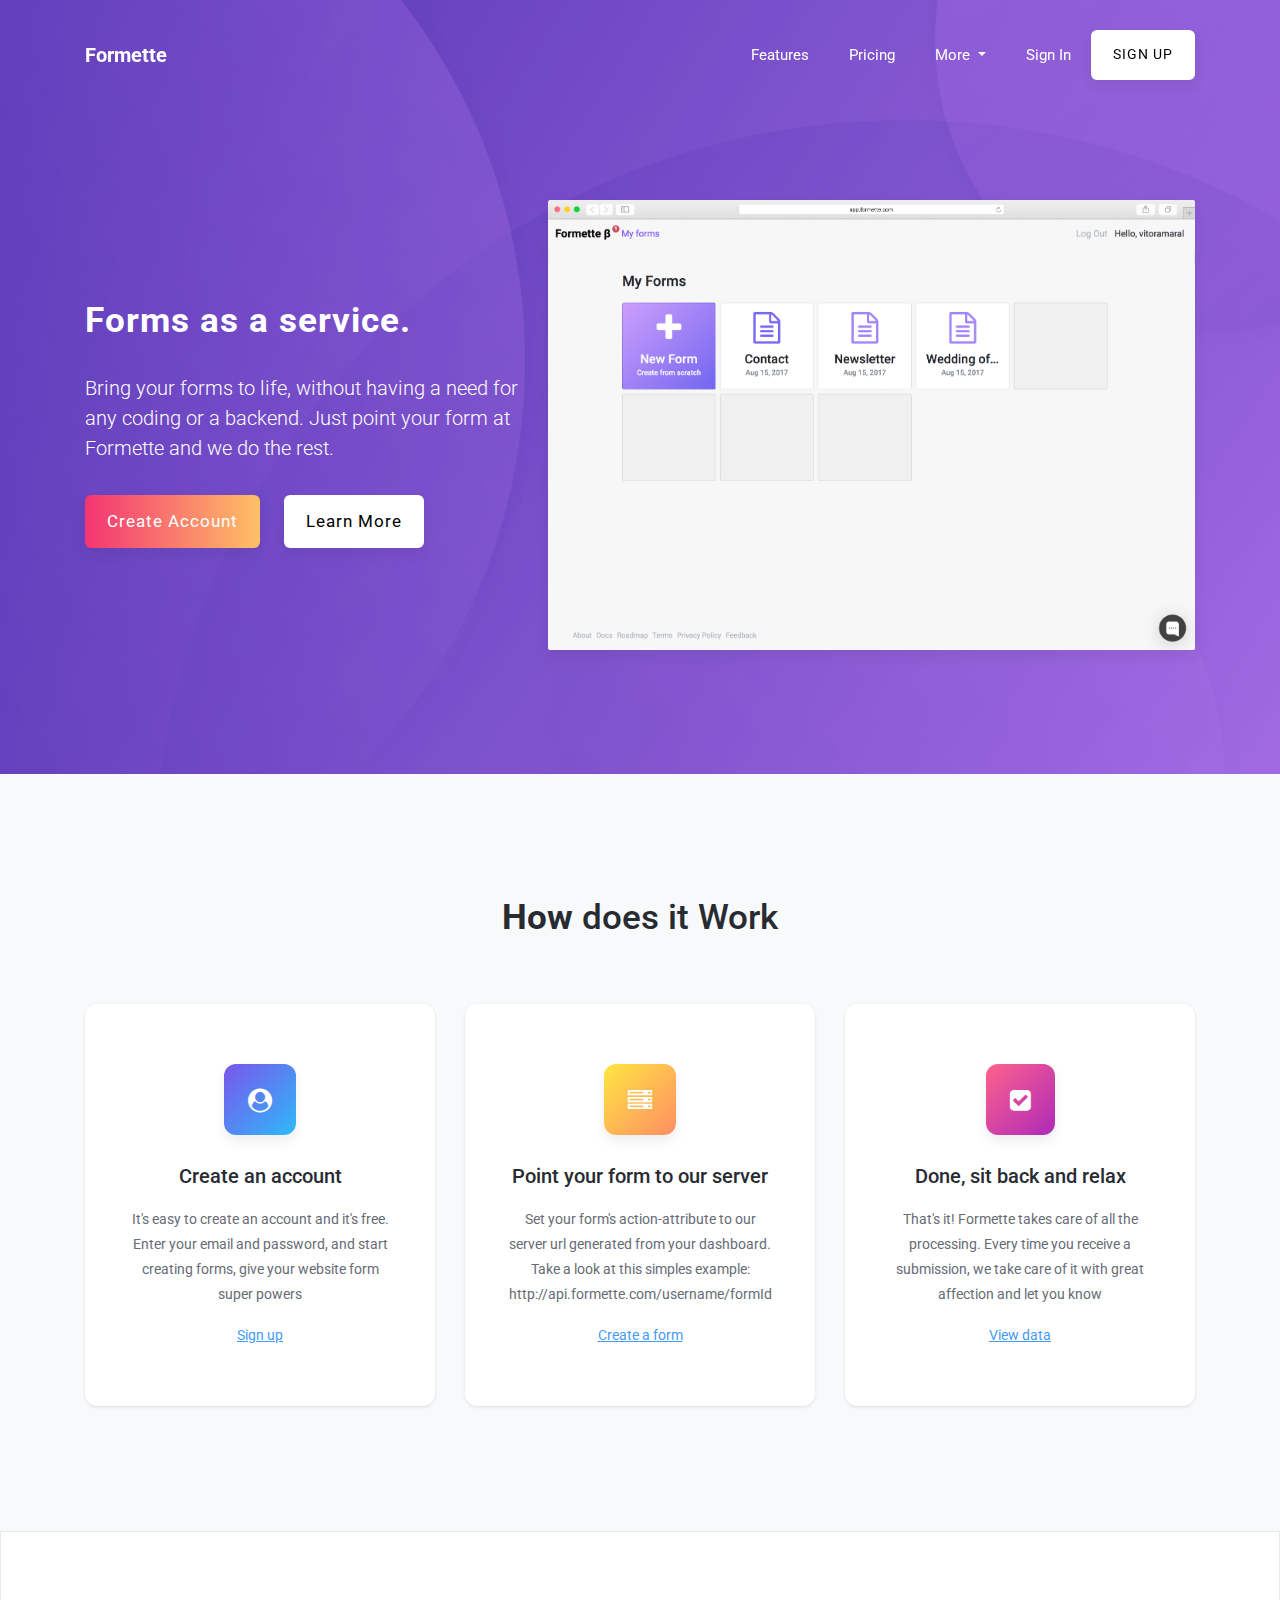
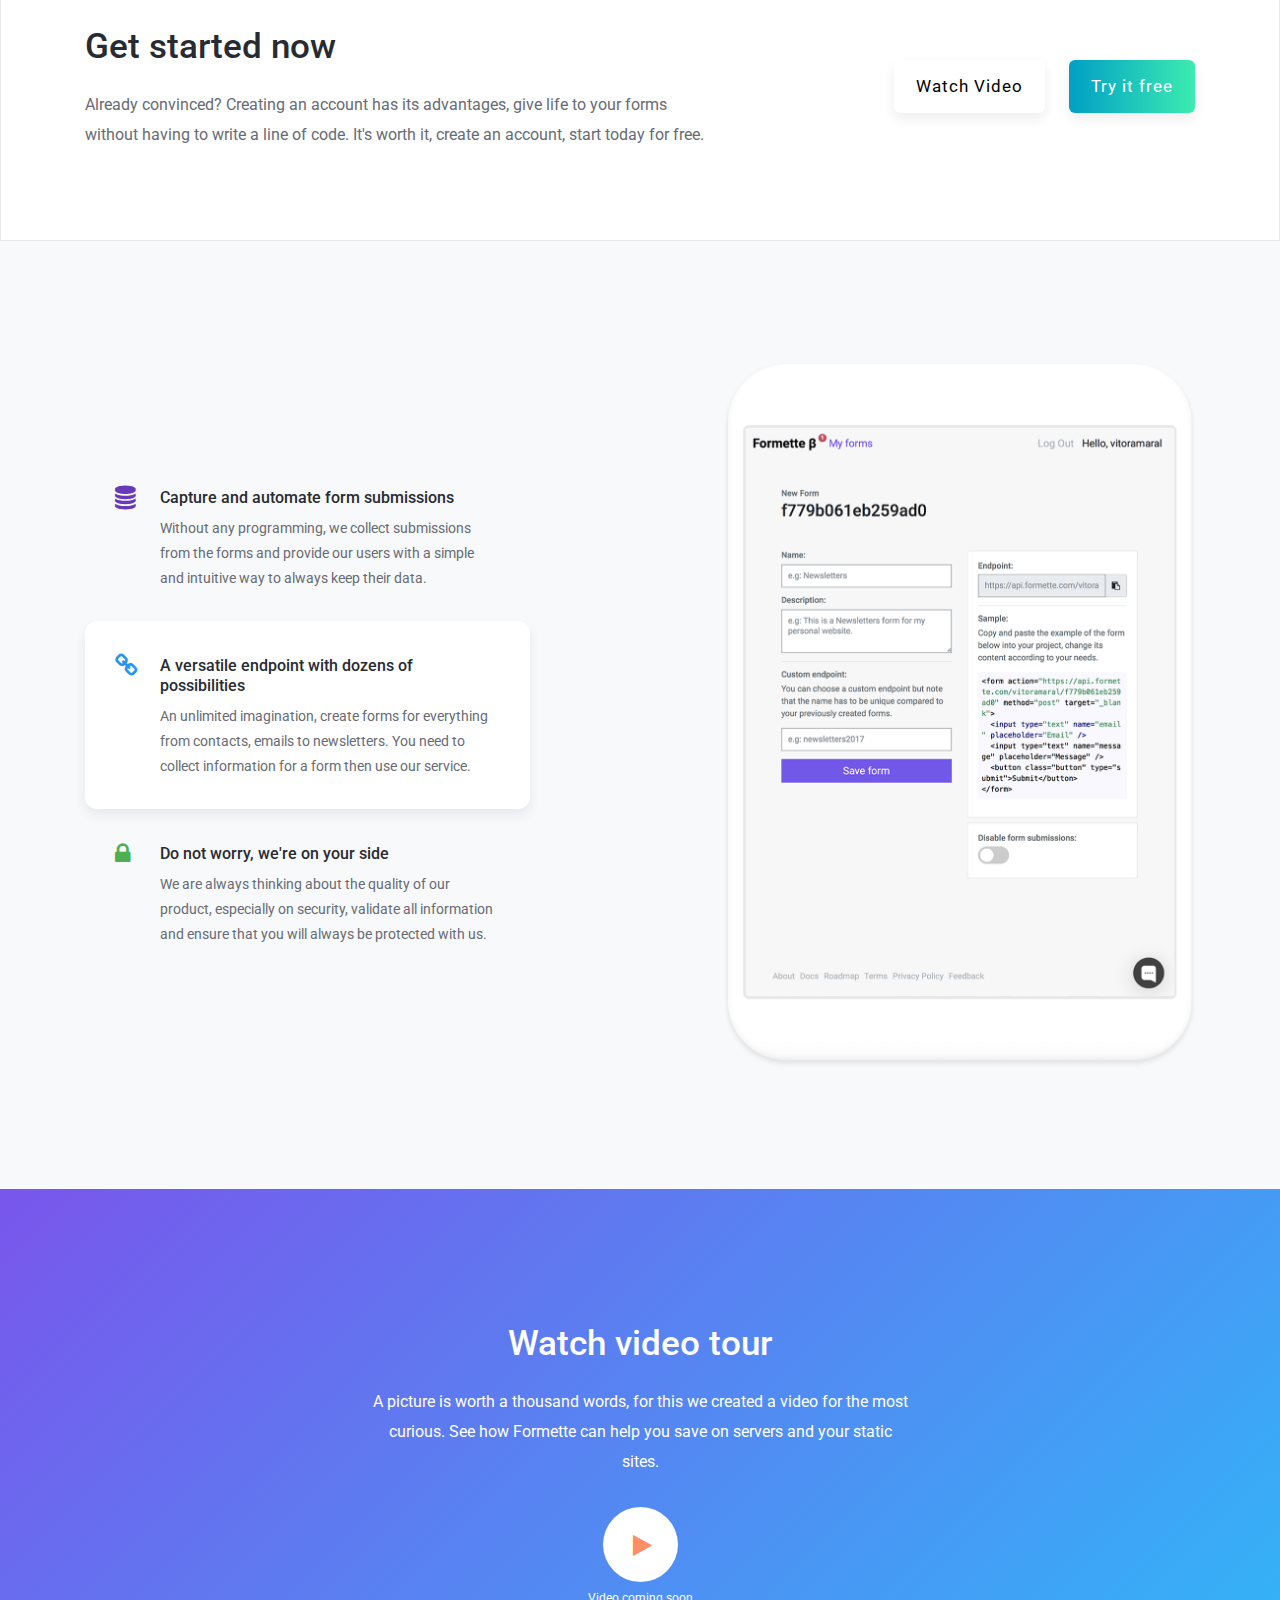
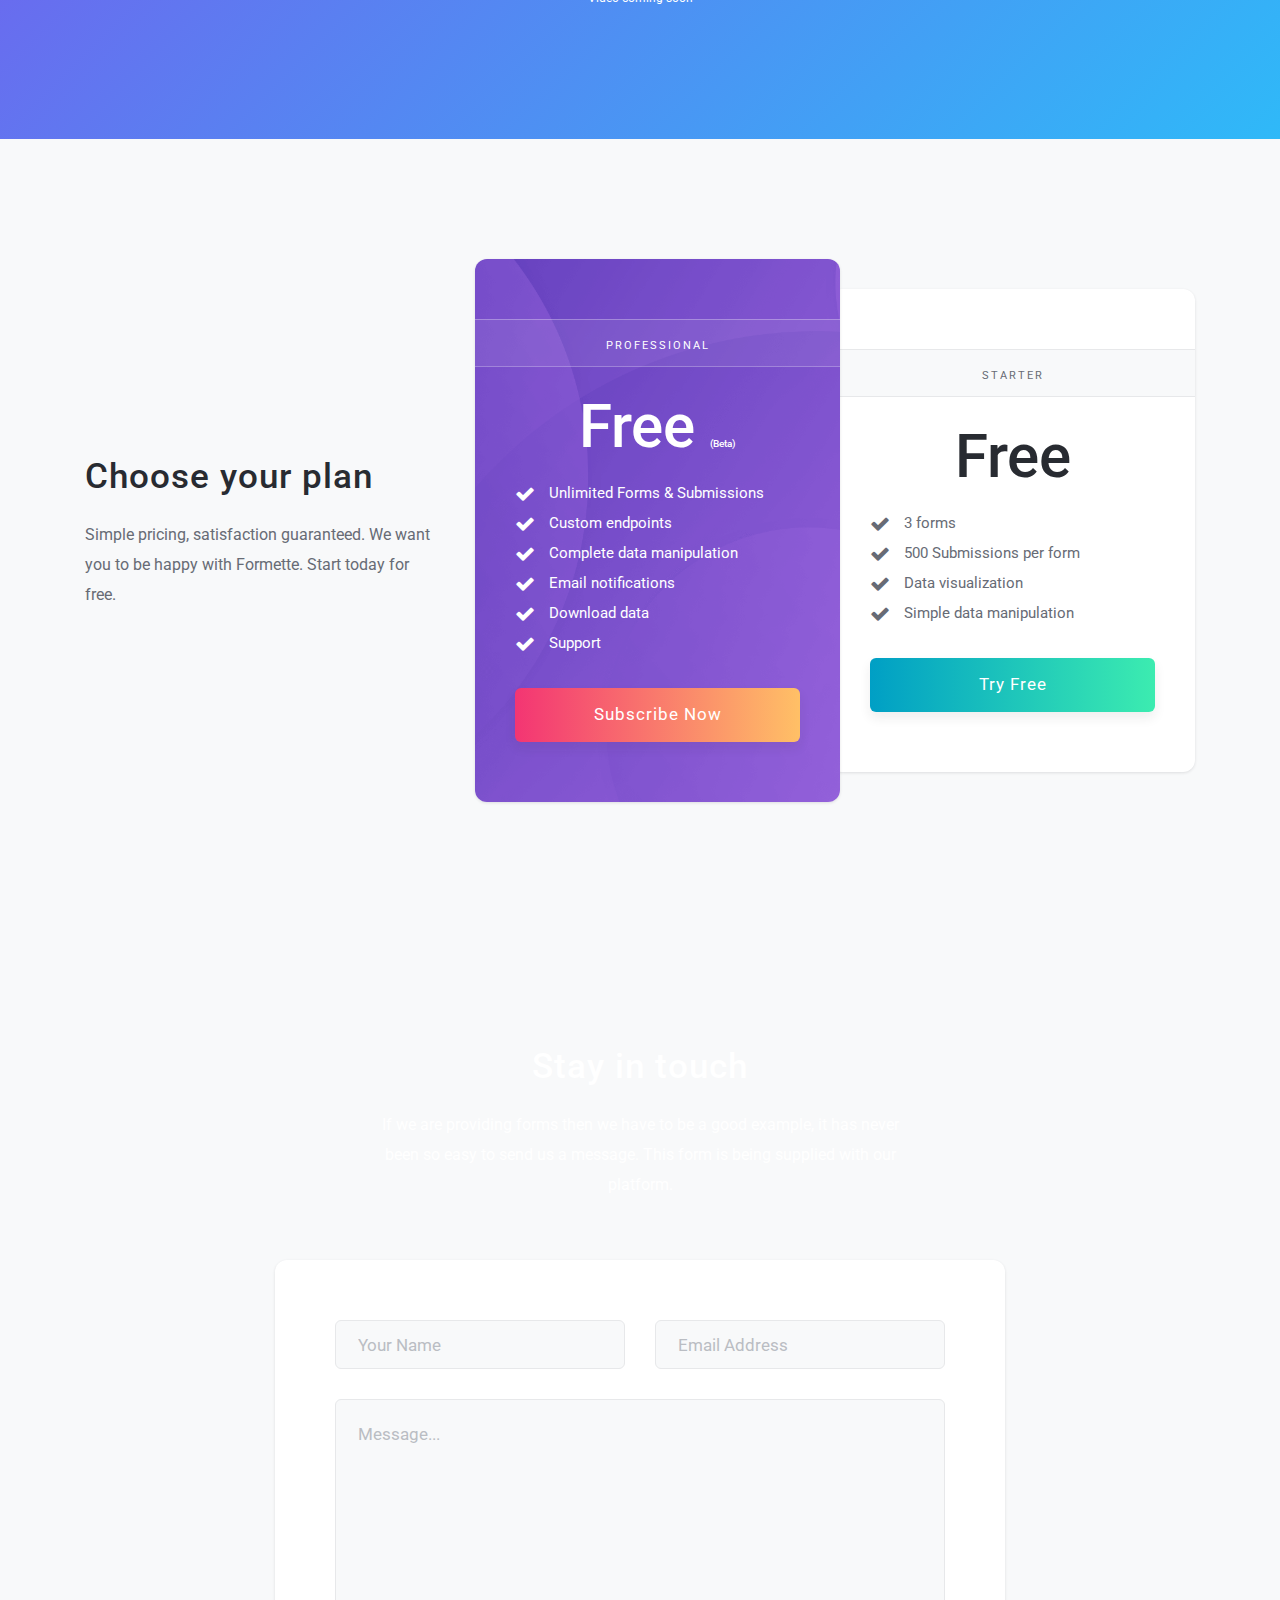
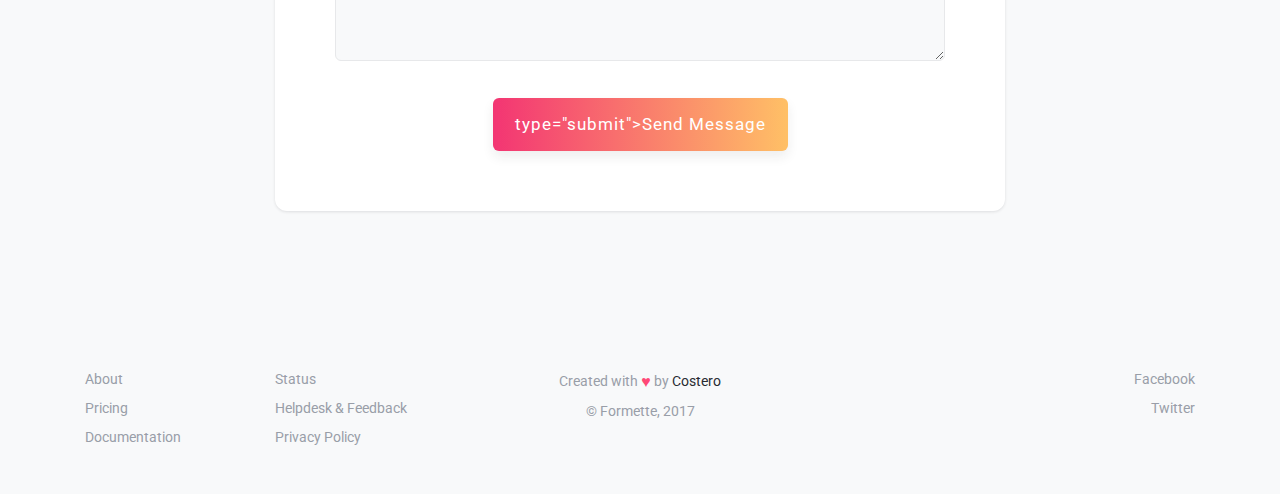
==== index.html @ c452ffb9 "Added reCAPTCHA" ====
<!DOCTYPE html>
<html lang="en">
<head>
    <meta charset="UTF-8">
    <meta name="viewport" content="width=device-width, initial-scale=1, shrink-to-fit=no">
    <meta name="description" content="Bring your forms to life, without having a need for any coding or a backend. Formette can help give your site super powers."/>
    <meta name="keywords" content="Forms, Web Forms, Developers, Website, Sites, Backend, Free Forms, Free, Forms as a Service, FaaS, Code, Coding, Product, Software, Languages, Integrations, Coding, Contact, Emails, Data, Easy, Everyone, Programmers, Content"/>
    <meta name="author" content="Formette"/>
    <!-- Schema.org markup for Google+ -->
    <meta itemprop="name" content="Formette - Website forms with super powers">
    <meta itemprop="description" content="Bring your forms to life, without having a need for any coding or a backend. Formette can help give your site super powers.">
    <meta itemprop="image" content="https://formette.com/">
    <!-- Twitter Card data -->
    <meta name="twitter:card" content="summary">
    <meta name="twitter:site" content="@formette_com">
    <meta name="twitter:title" content="Formette - Website forms with super powers">
    <meta name="twitter:description" content="Bring your forms to life, without having a need for any coding or a backend. Formette can help give your site super powers.">
    <meta name="twitter:creator" content="@formette_com">
    <meta name="twitter:image" content="https://formette.com/">
    <!-- Open Graph data -->
    <meta property="og:title" content="Formette - Website forms with super powers" />
    <meta property="og:type" content="article" />
    <meta property="og:url" content="https://formette.com/" />
    <meta property="og:image" content="https://formette.com/" />
    <meta property="og:description" content="Bring your forms to life, without having a need for any coding or a backend. Formette can help give your site super powers." />
    <meta name="author" content="Formette">
    <!-- TITLE -->
    <title>Formette - Website forms with super powers</title>
    <!--FONTS-->
    <link href="https://fonts.googleapis.com/css?family=Source+Code+Pro:900" rel="stylesheet">
    <link href="https://fonts.googleapis.com/css?family=Roboto:300,400" rel="stylesheet">
    <!--BOOTSTRAP, AOS, MAIN CSS, FONT AWESOME-->
    <link rel="stylesheet" href="css/bootstrap.min.css">
    <link rel="stylesheet" href="css/main.css">
    <link rel="stylesheet" href="css/aos.css">
    <link rel="stylesheet" href="https://maxcdn.bootstrapcdn.com/font-awesome/4.7.0/css/font-awesome.min.css">
    <!--FAVICON-->
    <link rel="icon" href="images/favicon.ico" type="image/gif" sizes="16x16">
    <script src="https://wchat.freshchat.com/js/widget.js"></script>
    <script src='https://www.google.com/recaptcha/api.js'></script>
</head>
<body>
    <div>
        <div class="f-header">
            <div class="container">
                <!--NAV-BAR-->
                <nav class="f-navbar navbar fixed-top navbar-expand-lg navbar-dark">
                    <div class="container">
                        <a class="navbar-brand" href="#"><b>Formette</b></a>
                        <button class="navbar-toggler" type="button" data-toggle="collapse" data-target="#navbarNav" aria-controls="navbarNav" aria-expanded="false" aria-label="Toggle navigation">
                            <span class="navbar-toggler-icon"></span>
                        </button>
                        <div class="collapse navbar-collapse justify-content-end" id="navbarNav">
                            <ul class="navbar-nav">
                                <li class="nav-item">
                                    <a class="nav-link" href="#features">Features <span class="sr-only">(current)</span></a>
                                </li>
                                <li class="nav-item">
                                    <a class="nav-link" href="#pricing">Pricing</a>
                                </li>
                                <li class="nav-item dropdown cursor">
                                    <a class="nav-link dropdown-toggle" id="navbarDropdownMenuLink" data-toggle="dropdown" aria-haspopup="true" aria-expanded="false">
                                        More
                                    </a>
                                    <div class="dropdown-menu f-global-shadow" aria-labelledby="navbarDropdownMenuLink">
                                        <a class="dropdown-item" target="_blank" href="https://docs.formette.com/">Documentation</a>
                                        <a class="dropdown-item" target="_blank" href="https://formette.com/roadmap">Roadmap</a>
                                        <a class="dropdown-item" target="_blank" href="https://formette.com/feedback">Feedback</a>
                                    </div>
                                </li>
                                <li class="nav-item">
                                    <a class="nav-link" target="_blank" href="https://app.formette.com/#/signin">Sign In</a>
                                </li>
                            </ul>
                            <form class="form-inline">
                                <a class="btn f-btn f-btn-white f-global-shadow f-btn-si" target="_blank" href="https://app.formette.com/#/signup">Sign Up</a>
                            </form>
                        </div>
                    </div>
                </nav>

                <!--INTRO-->
                <div class="f-intro">
                    <div class="row no-gutters h-100 justify-content-lg-center">
                        <div class="col-xl-5 col-lg-10 col-md-12 col-sm-12 my-auto">
                            <div class="f-intro-left">
                                <h2><b>Forms as a service.</b></h2>
                                <h5>
                                    Bring your forms to life, without having a need for any coding or a backend.
                                    Just point your form at Formette and we do the rest.
                                </h5>
                                <a class="btn f-btn f-btn-orange f-global-shadow" target="_blank" href="https://app.formette.com/#/signup">Create Account</a>
                                <a class="btn f-btn f-btn-white f-global-shadow" href="#about">Learn More</a>
                            </div>
                        </div>
                        <div class="col-xl-7 col-lg-12 col-md-12 col-sm-12">
                            <div class="f-intro-right">
                                <img src="images/content/form_safari.png" alt="" class="img-fluid f-global-shadow">
                            </div>
                        </div>
                    </div>
                </div>
            </div>
        </div>

        <!--How does it Work-->
        <div id="about" class="f-how">
            <div class="container">
                <h2><b>How</b> does it Work</h2>
                <div class="row justify-content-center">
                    <div class="col-xl-4 col-lg-5 col-md-7 col-sm-9 col-11">
                        <div class="card">
                            <div class="icon-base blue f-global-shadow">
                                <i class="fa fa-user-circle fa-lg"></i>
                            </div>
                            <h5>Create an account</h5>
                            <p>
                                It's easy to create an account and it's free.
                                Enter your email and password, and start creating forms, give your website
                                form super powers
                            </p>
                            <a href="https://app.formette.com/#/signup" target="_blank">Sign up</a>
                        </div>
                    </div>
                    <div class="col-xl-4 col-lg-5 col-md-7 col-sm-9 col-11">
                        <div class="card">
                            <div class="icon-base orange f-global-shadow">
                                <i class="fa fa-server fa-lg"></i>
                            </div>
                            <h5>Point your form to our server</h5>
                            <p>
                                Set your form's action-attribute to our server url generated from your dashboard.
                                Take a look at this simples example: http://api.formette.com/username/formId
                            </p>
                            <a href="https://app.formette.com/#/new" target="_blank">Create a form</a>
                        </div>
                    </div>
                    <div class="col-xl-4 col-lg-5 col-md-7 col-sm-9 col-11">
                        <div class="card data">
                            <div class="icon-base purple f-global-shadow">
                                <i class="fa fa-check-square fa-lg"></i>
                            </div>
                            <h5>Done, sit back and relax</h5>
                            <p>
                                That's it! Formette takes care of all the processing.
                                Every time you receive a submission, we take care of it with great affection and let you know
                            </p>
                            <a href="https://app.formette.com/#" target="_blank">View data</a>
                        </div>
                    </div>
                </div>
            </div>
        </div>

        <!--Get Started-->
        <div class="get-started">
            <div class="container">
                <div class="row h-100">
                    <div class="col-xl-7 col-lg-7 col-md-12 col-sm-12">
                        <div class="get-started-left">
                            <h2>Get started now</h2>
                            <p>
                                Already convinced? Creating an account has its advantages, give life to your forms without
                                having to write a line of code. It's worth it, create an account, start today for free.
                            </p>
                        </div>
                    </div>
                    <div class="col-xl-5 col-lg-5 col-md-12 col-sm-12 my-auto">
                        <div class="get-started-right">
                            <a class="btn f-btn f-btn-white f-global-shadow align-middle" href="#video">Watch Video</a>
                            <a class="btn f-btn f-btn-green f-global-shadow align-middle" target="_blank" href="https://app.formette.com/#/signup">Try it free</a>
                        </div>
                    </div>
                </div>
            </div>
        </div>

        <!--Features-->
        <div id="features" class="features">
            <div class="container">
                <div class="row h-100 justify-content-md-center">
                    <div class="col-xl-5 col-lg-6 col-md-8 col-sm-12 my-auto">
                        <div class="features-group">
                            <div class="feature">
                                <div class="feature-left">
                                    <i class="fa fa-database fa-lg icon-purple"></i>
                                </div>
                                <div class="feature-right">
                                    <h6>Capture and automate form submissions</h6>
                                    <p>
                                        Without any programming, we collect submissions from the forms and
                                        provide our users with a simple and intuitive way to always keep their data.
                                    </p>
                                </div>
                            </div>
                            <div class="feature f-focus">
                                <div class="feature-left">
                                    <i class="fa fa-link fa-lg icon-blue"></i>
                                </div>
                                <div class="feature-right">
                                    <h6>A versatile endpoint with dozens of possibilities</h6>
                                    <p>
                                        An unlimited imagination, create forms for everything from contacts,
                                        emails to newsletters. You need to collect information for a form then use our service.
                                    </p>
                                </div>
                            </div>
                            <div class="feature">
                                <div class="feature-left">
                                    <i class="fa fa-lock fa-lg icon-green"></i>
                                </div>
                                <div class="feature-right">
                                    <h6>Do not worry, we're on your side</h6>
                                    <p>
                                        We are always thinking about the quality of our product, especially on security,
                                        validate all information and ensure that you will always be protected with us.
                                    </p>
                                </div>
                            </div>
                        </div>
                    </div>
                    <div class="col-xl-7 col-lg-6 col-md-8 col-sm-12">
                        <div class="feature-demo">
                            <img src="images/content/form_ipad_white.png" alt="" class="img-fluid">
                        </div>
                    </div>
                </div>
            </div>
        </div>

        <!--Video-->
        <div id="video" class="video">
            <div class="video-image">
                <div class="container">
                    <div class="video-group">
                        <div class="row justify-content-center">
                            <div class="col-xl-6 col-lg-6 col-md-8 col-sm-12">
                                <h2>Watch video tour</h2>
                                <p>
                                    A picture is worth a thousand words, for this we created a
                                    video for the most curious. See how Formette can help you save on
                                    servers and your static sites.
                                </p>
                                <div class="f-play">
                                    <i class="fa fa-play fa-lg icon-orange"></i>
                                </div>
                                <span class="video-coming-soon">Video coming soon</span>
                            </div>
                        </div>
                    </div>
                </div>
            </div>
        </div>

        <!--Plan-->
        <div id="pricing" class="plan">
            <div class="container">
                <div class="row h-100">
                    <div class="col-xl-4 col-lg-3 col-md-12 col-sm-12 my-auto plan-center">
                        <h2>Choose your plan</h2>
                        <p>
                            Simple pricing, satisfaction guaranteed. We want you to be happy with Formette.
                            Start today for free.
                        </p>
                    </div>
                    <div class="col-xl-8 col-lg-9 col-md-12 col-sm-12">
                        <div class="plans">
                            <div class="row no-gutters justify-content-xl-end justify-content-lg-end h-100 justify-content-center">
                                <div class="col-xl-6 col-lg-6 col-md-6 col-sm-10 col-11">
                                    <div class="price-card card">
                                        <div class="lines">
                                            <span>Professional</span>
                                        </div>
                                        <div class="body">
                                            <h1>Free <span style="font-size: 10px">(Beta)</span></h1>
                                            <ul>
                                                <li><i class="fa fa-check fa-lg icon-orange"></i>Unlimited Forms & Submissions</li>
                                                <li><i class="fa fa-check fa-lg icon-orange"></i>Custom endpoints</li>
                                                <li><i class="fa fa-check fa-lg icon-orange"></i>Complete data manipulation</li>
                                                <li><i class="fa fa-check fa-lg icon-orange"></i>Email notifications</li>
                                                <li><i class="fa fa-check fa-lg icon-orange"></i>Download data</li>
                                                <li><i class="fa fa-check fa-lg icon-orange"></i>Support</li>
                                            </ul>
                                            <a class="btn f-btn f-btn-orange f-global-shadow" target="_blank" href="https://app.formette.com/#/signup">Subscribe Now</a>
                                        </div>
                                    </div>
                                </div>
                                <div class="col-xl-6 col-lg-6 col-md-6 col-sm-10 col-11 my-auto">
                                    <div class="free-card card">
                                        <div class="lines">
                                            <span>Starter</span>
                                        </div>
                                        <div class="body">
                                            <h1>Free</h1>
                                            <ul>
                                                <li><i class="fa fa-check fa-lg icon-orange"></i>3 forms</li>
                                                <li><i class="fa fa-check fa-lg icon-orange"></i>500 Submissions per form</li>
                                                <li><i class="fa fa-check fa-lg icon-orange"></i>Data visualization</li>
                                                <li><i class="fa fa-check fa-lg icon-orange"></i>Simple data manipulation</li>
                                            </ul>
                                            <a class="btn f-btn f-btn-green f-global-shadow" target="_blank" href="https://app.formette.com/#/signup">Try Free</a>
                                        </div>
                                    </div>
                                </div>
                            </div>
                        </div>
                    </div>
                </div>
            </div>
        </div>

        <!--Contact-->
        <div class="contact">
            <div class="container">
                <div class="row justify-content-center">
                    <div class="col-xl-6 col-lg-8 col-sm-10 col-xs-10">
                        <h2>Stay in touch</h2>
                        <p>
                            If we are providing forms then we have to be a good example, it has never been
                            so easy to send us a message. This form is being supplied with our platform.
                        </p>
                    </div>
                </div>
                <div class="row justify-content-center">
                    <div class="col-xl-8 col-lg-10 col-sm-12 col-xs-12">
                        <div class="card">
                            <form action="https://api.formette.com/formette/contact" method="post" target="_blank">
                                <div class="row">
                                    <div class="col-xl-6 col-lg-6 col-sm-6 col-xs-12 input-margin">
                                        <input type="text" name="name" placeholder="Your Name" required>
                                    </div>
                                    <div class="col-xl-6 col-lg-6 col-sm-6 col-xs-12">
                                        <input type="text" name="email" placeholder="Email Address" required><br>
                                    </div>
                                </div>
                                <textarea name="message" id="" cols="30" rows="8" placeholder="Message..." required></textarea>
                                <button class="g-recaptcha btn f-btn f-btn-orange f-global-shadow" data-sitekey="6Ldrkm4UAAAAAICzeuyYViD9lM5bU2SeR_g-tTjq"  data-callback="https://api.formette.com/formette/contact"> type="submit">Send Message</button>
                            </form>
                        </div>
                    </div>
                </div>
            </div>
        </div>

        <!--Footer-->
        <div class="footer">
            <div class="container">
                <div class="row">
                    <div class="col-xl-4 col-lg-4 col-md-4 col-sm-12">
                        <div class="footer-left">
                            <div class="row">
                                <div class="col-xl-6 col-lg-6 col-md-12 col-sm-6 col-6">
                                    <p><a href="#about">About</a></p>
                                    <p><a href="#pricing">Pricing</a></p>
                                    <p><a href="https://docs.formette.com/" target="_blank">Documentation</a></p>
                                </div>
                                <div class="col-xl-6 col-lg-6 col-md-12 col-sm-6 col-6">
                                    <p><a href="https://statuspage.freshping.io/263-Formette" target="_blank">Status</a></p>
                                    <p><a href="https://formette.freshdesk.com/support/home" target="_blank">Helpdesk & Feedback</a></p>
                                    <p><a href="https://www.iubenda.com/privacy-policy/54274847" class="iubenda-white iubenda-embed " title="Privacy Policy">Privacy Policy</a> </p>
                                </div>
                            </div>
                        </div>
                    </div>
                    <div class="col-xl-4 col-lg-4 col-md-4 col-sm-12">
                        <div class="footer-center">
                            <p>Created with <span class="heart">&#x2665;</span> by <span class="author">Costero</span></p>
                            <p>&#169; Formette, 2017</p>
                        </div>
                    </div>
                    <div class="col-xl-4 col-lg-4 col-md-4 col-sm-12">
                        <div class="footer-right">
                            <p><a href="https://www.fb.com/formette" target="_blank">Facebook</a></p>
                            <p><a href="https://twitter.com/formette_com" target="_blank">Twitter</a></p>
                        </div>
                    </div>
                </div>
            </div>
        </div>
    </div>

    <script type="text/javascript" src="js/jquery-3.2.1.min.js"></script>
    <script src="https://cdnjs.cloudflare.com/ajax/libs/popper.js/1.11.0/umd/popper.min.js" integrity="sha384-b/U6ypiBEHpOf/4+1nzFpr53nxSS+GLCkfwBdFNTxtclqqenISfwAzpKaMNFNmj4" crossorigin="anonymous"></script>
    <script type="text/javascript" src="js/bootstrap.min.js"></script>
    <script type="text/javascript" src="js/aos.js"></script>
    <script type="text/javascript" src="js/main.js"></script>
    <script src='//cdn.freshmarketer.com/248894/869216.js'></script>
    <script type="text/javascript" src"//downloads.mailchimp.com/js/signup-forms/popup/embed.js" data-dojo-config="usePlainJson: true, isDebug: false"></script><script type="text/javascript">require(["mojo/signup-forms/Loader"], function(L) { L.start({"baseUrl":"mc.us17.list-manage.com","uuid":"2d072c73ca27589ec203433f4","lid":"dac4c03f8b"}) })</script>
    <script type="text/javascript">(function (w,d) {var loader = function () {var s = d.createElement("script"), tag = d.getElementsByTagName("script")[0]; s.src="https://cdn.iubenda.com/iubenda.js"; tag.parentNode.insertBefore(s,tag);}; if(w.addEventListener){w.addEventListener("load", loader, false);}else if(w.attachEvent){w.attachEvent("onload", loader);}else{w.onload = loader;}})(window, document);</script>
   <script>
      window.fcWidget.init({
        token: "aee3b8f8-6746-4776-83f4-f1f3cd60f915",
        host: "https://wchat.freshchat.com"
      });
    </script>
    <script>
        (function (i, s, o, g, r, a, m) {
            i['GoogleAnalyticsObject'] = r; i[r] = i[r] || function () {
                    (i[r].q = i[r].q || []).push(arguments)
                }, i[r].l = 1 * new Date(); a = s.createElement(o),
                m = s.getElementsByTagName(o)[0]; a.async = 1; a.src = g; m.parentNode.insertBefore(a, m)
        })(window, document, 'script', 'https://www.google-analytics.com/analytics.js', 'ga');
        ga('create', 'UA-29237910-6', 'auto');
        ga('require', 'GTM-PTTRNHX');
        ga('send', 'pageview');
    </script>
</body>
</html>
---- css/main.css ----
/*
--Globals--
*/

* { margin: 0; padding: 0; }

body {
    font-family: 'Roboto', sans-serif;
    font-weight: 400;
    font-size: 18px;
    color: #ffffff;
    background-color: #F8F9FA;
}

.cursor { cursor: pointer; }


/*
--Global Shadow--
*/

.f-global-shadow,
.f-global-shadow:focus,
.f-global-shadow:active {
    box-shadow: 0 6px 12px 0 rgba(32,32,39,0.08);
    -moz-box-shadow: 0 6px 12px 0 rgba(32,32,39,0.08);
    -webkit-box-shadow: 0 6px 12px 0 rgba(32,32,39,0.08);
}


/*
--Button Custom--
*/

.f-btn, .f-btn:focus {
    cursor: pointer;
    padding: 16px 22px 16px 22px;
    border-radius: 6px;
    border: none;
    font-size: 17px;
    letter-spacing: 1px;
}

.f-btn-white,
.f-btn-white:focus,
.f-btn-white:active,
.f-btn-white:hover {
    background-color: #ffffff;
    color: #000;
}

.f-btn-green,
.f-btn-green:focus,
.f-btn-green:active,
.f-btn-green:hover {
    background-image: linear-gradient(90deg, #009FC5 0%, #3CECB0 100%);
    color: #fff;
}

.f-btn-purple,
.f-btn-purple:focus,
.f-btn-purple:active,
.f-btn-purple:hover {
    background-image: linear-gradient(90deg, #5134B3 0%, #B175EC 100%);
    color: #fff;
}

.f-btn-purple-base,
.f-btn-purple-base:focus,
.f-btn-purple-base:active,
.f-btn-purple-base:hover {
    background-color: #7956EC;
    color: #fff;
}

.f-btn-orange,
.f-btn-orange:focus,
.f-btn-orange:active,
.f-btn-orange:hover {
    background-image: linear-gradient(90deg, #F33573 0%, #FFC066 100%);
    color: #fff;
}

.f-btn-orange, .f-btn-orange:focus,
.f-btn-purple-base,
.f-btn-purple,
.f-btn-green {
    color: #ffffff;
}

.f-btn-white:hover,
.f-btn-green:hover,
.f-btn-purple:hover,
.f-btn-purple-base:hover,
.f-btn-orange:hover {
    opacity: 0.9;
    filter: alpha(opacity=90);
}


.transition {
    transition: all 0.5s ease;
}


/*
--Select Text--
*/

::selection {
    background: #7956EC;
    color: #ffffff;
}

::-moz-selection {
    background: #7956EC;
    color: #ffffff;
}


/*
--Card--
*/

.card {
    background: #FFFFFF;
    border: none;
    border-radius: 12px;
    padding: 60px 40px 60px 40px;
    box-shadow: 0 1px 3px 0 rgba(32,32,39,0.12);
    -moz-box-shadow: 0 1px 3px 0 rgba(32,32,39,0.12);
    -webkit-box-shadow: 0 1px 3px 0 rgba(32,32,39,0.12);
}


/*
--Header--
*/

.f-header {
    /*height == 720px*/
    padding-top: 200px;
    padding-bottom: 124px;
    background: url("../images/layout/background.png") no-repeat center center fixed;
    -webkit-background-size: cover;
    -moz-background-size: cover;
    -o-background-size: cover;
    background-size: cover;
}

.navbar-dark {
    padding-top: 30px;
}

.remove-padding {
    background-color: rgba(81, 52, 179, 0.51);
    padding-top: 8px;
}

.gradient-navbar {
    background: linear-gradient(90deg, #5134B3 0%, #B175EC 100%);
}

/*Change Nav Brand*/
.navbar-dark .navbar-brand {
    color: #ffffff;
    font-size: 20px;
}

/*Change Nav Links*/
.navbar-dark .navbar-nav .nav-link {
    color: #ffffff;
    padding-right: 20px;
    padding-left: 20px;
    font-size: 15px;
}

.navbar-dark .navbar-nav .nav-link:hover,
.navbar-dark .navbar-nav .nav-link:visited,
.navbar-dark .navbar-nav .nav-link:focus,
.navbar-dark .navbar-nav .nav-link:active,

.navbar-dark .navbar-brand:hover,
.navbar-dark .navbar-brand:active,
.navbar-dark .navbar-brand:visited,
.navbar-dark .navbar-brand:focus {
    color: #ffffff;
}

.dropdown-item.active, .dropdown-item:active {
    background-color: #7956EC;
}

.navbar-dark button {
    margin-left: 20px;
}

/*Change Nav Burger*/
.navbar-dark .navbar-toggler {
    color: #ffffff;
    cursor: pointer;
    border-color: transparent;
}

.f-btn-si, .f-btn-si:focus {
    font-size: 14px;
    text-transform: uppercase;
}

/*Going down to col-md*/
@media screen and (max-width: 992px) {
    .f-header {
        padding-top: 170px;
    }

    .navbar-dark .navbar-toggler {
        outline: none;
    }
}


/*
--Intro--
*/

.f-intro-left h2 {
    padding-bottom: 32px;
    margin-bottom: 0;
    font-size: 35px;
    color: #FFFFFF;
    letter-spacing: 1px;
}

.f-intro-left h5 {
    font-size: 20px;
    line-height: 30px;
    padding-bottom: 32px;
    font-weight: 300;
    margin-bottom: 0;
}

.f-intro-left .f-btn-orange {
    margin-right: 20px;
}

.f-intro-right {
    text-align: right;
}

/*Going down to col-lg*/
@media screen and (max-width: 1200px) {
    .f-intro-left {
        padding-bottom: 60px;
        text-align: center;
    }
}

/*Going down to col-xs*/
@media screen and (max-width: 360px) {
    .f-intro-left .f-btn-orange {
        margin-right: 0;
    }
}


/*
--How Does It Work--
*/

.f-how {
    padding-top: 125px;
    padding-bottom: 125px;
    text-align: center;
}

.f-how .icon-base {
    text-align: center;
    padding: 22px 24px 22px 24px;
    color: #ffffff;
    margin: auto;
    border-radius: 12px;
}

.f-how .icon-base.blue {
    background-image: linear-gradient(-45deg, #2FB9F8 0%, #7956EC 100%);
}

.f-how .icon-base.orange {
    background-image: linear-gradient(-45deg, #FF8E64 0%, #FFE641 100%);
}

.f-how .icon-base.purple {
    background-image: linear-gradient(-45deg, #AD2AB9 0%, #FF618C 100%);
}

.f-how h2 {
    font-size: 35px;
    margin-bottom: 67px;
    color: #282B31;
    text-align: center;
}

.f-how h5 {
    color: #282B31;
    margin-top: 30px;
    font-size: 20px;
}

.f-how p {
    color: #676B75;
    font-size: 14px;
    letter-spacing: 0;
    line-height: 25px;
    margin-top: 12px;
    margin-bottom: 0;
}

.f-how a {
    font-size: 14px;
    color: #469AF4;
    text-decoration: underline;
    margin-top: 18px;
    cursor: pointer;
}

/*Going down to col-md*/
@media screen and (max-width: 1200px) {
    .f-how .card {
        margin-bottom: 30px;
    }

    .f-how .card.data {
        margin-bottom: 0;
    }
}


/*
--Get Started--
*/
.get-started {
    padding: 90px 0 90px 0;
    background-color: #ffffff;
    border: 1px solid #E7E8EA;
}

.get-started h2 {
    font-size: 35px;
    color: #282B31;
    line-height: 50px;
    margin-bottom: 18px;
}

.get-started p {
    font-size: 16px;
    color: #676B75;
    letter-spacing: 0;
    line-height: 30px;
    margin-bottom: 0;
}

.get-started-right {
    text-align: right;
}

.get-started-right .f-btn-white {
    margin-right: 20px;
}

/*Going down to col-md*/
@media screen and (max-width: 992px) {
    .get-started, .get-started-right {
        text-align: center;
    }

    .get-started p {
        margin-bottom: 30px;
    }
}

/*Going down to col-xs*/
@media screen and (max-width: 360px) {
    .get-started-right .f-btn-white {
        margin-right: 0;
    }
}


/*
--Features--
*/

.features {
    padding: 120px 0 120px 0;
}

.feature {
    padding: 30px;
}

.feature-left {
    float: left;
}

.feature-left .icon-purple {
    color: #673AB7;
}

.feature-left .icon-blue {
    color: #2196F3;
}

.feature-left .icon-green {
    color: #4CAF50;
}

.feature-right {
    padding-left: 45px;
}

.feature.f-focus {
    background: #ffffff;
    box-shadow: 0 6px 12px 0 rgba(32,32,39,0.08);
    -moz-box-shadow: 0 6px 12px 0 rgba(32,32,39,0.08);
    -webkit-box-shadow: 0 6px 12px 0 rgba(32,32,39,0.08);
    border-radius: 12px;
}

.feature h6 {
    font-size: 16px;
    color: #282B31;
    line-height: 20px;
    padding-top: 5px;
    padding-bottom: 8px;
    margin-bottom: 0;
}

.feature p {
    font-size: 14px;
    color: #676B75;
    line-height: 25px;
    margin-bottom: 0;
}

.feature-demo {
    text-align: right;
}

.feature-demo img {
    width: 470px;
    height: 708px;
}

/*Going down to col-md*/
@media screen and (max-width: 992px) {
    .feature-demo img {
        margin-top: 15px;
    }

    .feature-demo {
        text-align: center;
    }

    .feature-demo img {
        width: auto;
        height: auto;
    }
}


/*
--Video--
*/

.video {
    /*height: 520px;*/
    background-image: linear-gradient(-45deg, #2FB9F8 0%, #7956EC 100%);
    text-align: center;
}

.video h2 {
    font-size: 35px;
    color: #FFFFFF;
    line-height: 50px;
    margin-bottom: 18px;
}

.video p {
    font-size: 16px;
    color: #FFFFFF;
    line-height: 30px;
    margin-bottom: 0;
}

.video-image {
    background: url("../images/content/video.png") no-repeat center center fixed;
    -webkit-background-size: cover;
    -moz-background-size: cover;
    -o-background-size: cover;
    background-size: cover;
}

.video-group {
    padding-top: 130px;
    padding-bottom: 130px;
}

.f-play {
    background-color: #ffffff;
    padding: 24px;
    width: 75px;
    margin: 30px auto 0 auto;
    border-radius: 50%;
    cursor: not-allowed;
}

.f-play .icon-orange {
    color: #FF8E64;
    position: relative;
    left: 2px;
}

.video-coming-soon {
    font-size: 12px;
}


/*
--Plans Cards--
*/

.plan {
    padding: 120px 0 120px 0;
}

.plan h2 {
    font-size: 35px;
    color: #282B31;
    letter-spacing: 1px;
    line-height: 50px;
    margin-bottom: 18px;
}

.plan p {
    font-size: 16px;
    color: #676B75;
    line-height: 30px;
    margin-bottom: 0;
}

.plans {
    text-align: center;
}

.plans .body h1 {
    font-size: 60px;
    color: #FFFFFF;
    margin: 28px 0 18px 0;
}

.plans .body a {
    width: 100%;
    margin-top: 30px;
}

.plans .lines span {
    font-size: 11px;
    color: #FFFFFF;
    letter-spacing: 2px;
    text-transform: uppercase;
}

.plans .body i {
    margin-right: 14px;
}

.plans .body ul {
    margin-bottom: 0;
}

.plans .body li {
    list-style-type: none;
    font-size: 15px;
    color: #FFFFFF;
    text-align: left;
    line-height: 30px;
}

.price-card {
    background: url("../images/layout/background-s.png") no-repeat center center fixed;
    -webkit-background-size: cover;
    -moz-background-size: cover;
    -o-background-size: cover;
    background-size: cover;
    position: relative;
    left: 10px;
    z-index: 2;
}

.price-card.card, .free-card.card {
    padding-left: 0;
    padding-right: 0;
}

.price-card .body, .free-card .body {
    padding-left: 40px;
    padding-right: 40px;
}

.price-card .lines {
    padding: 10px 0 10px 0;
    background: rgba(255,255,255,0.07);
    box-shadow: 0 1px 0 0 rgba(255,255,255,0.30), inset 0 1px 0 0 rgba(255,255,255,0.30);
}

.free-card .lines {
    padding: 10px 0 10px 0;
    background: #F8F9FA;
    box-shadow: 0 1px 0 0 #E7E8EA, inset 0 1px 0 0 #E7E8EA;
}

.free-card .body h1 {
    color: #282B31;
}

.free-card .body li, .free-card .lines span, .free-card .body i {
    color: #676B75;
}

/*Card Animation*/
.free-card, .price-card {
    position: relative;
    -webkit-transition: all 200ms ease-in;
    -webkit-transform: scale(1);
    -ms-transform: scale(1);
    -moz-transition: all 200ms ease-in;
    -moz-transform: scale(1);
    transition: all 200ms ease-in;
    transform: scale(1);
}

.free-card:hover, .price-card:hover {
    z-index: 3;
    -webkit-transition: all 200ms ease-in;
    -webkit-transform: scale(1.1);
    -ms-transform: scale(1.1);
    -moz-transition: all 200ms ease-in;
    -moz-transform: scale(1.1);
    transition: all 200ms ease-in;
    transform: scale(1.1);
}

/*Going down to col-md*/
@media screen and (max-width: 992px) {
    .plan-center {
        text-align: center;
    }

    .plan-center p {
        margin-bottom: 35px;
    }
}

/*Going down to col-sm*/
@media screen and (max-width: 768px) {
    .price-card {
        left: 0;
        margin-bottom: 35px;
    }
}


/*
--Contact--
*/

.contact {
    background: url("../images/layout/background.png") no-repeat center center fixed;
    -webkit-background-size: cover;
    -moz-background-size: cover;
    -o-background-size: cover;
    background-size: cover;
    padding: 120px 0 120px 0;
    text-align: center;
}

.contact h2 {
    font-size: 35px;
    color: #FFFFFF;
    letter-spacing: 1px;
    line-height: 50px;
    margin-bottom: 18px;
}

.contact p {
    font-size: 16px;
    color: #ffffff;
    line-height: 30px;
    margin-bottom: 60px;
}

.contact textarea {
    margin: 30px 0 30px 0;
    padding: 22px;
}

.contact input {
    padding: 10px 22px 10px 22px;
}

.contact input, .contact textarea {
    width: 100%;
    background: #F8F9FA;
    border: 1px solid #E7E8EA;
    border-radius: 6px;
    color: #BABDC3;
}

.contact input::placeholder, .contact textarea::placeholder {
    font-size: 17px;
    color: #BABDC3;
}

.contact input:focus, .contact textarea:focus {
    outline: none;
    border-color: #7956EC;
}

.contact .card {
    padding-left: 60px;
    padding-right: 60px;
}

/*Going down to col-sm*/
@media screen and (max-width: 576px) {
    .input-margin {
        margin-bottom: 30px;
    }
}


/*
--Footer--
*/

.footer {
    padding: 38px 0 38px 0;
}

.footer h3 {
    font-size: 20px;
    color: #282B31;
    line-height: 25px;
}

.footer a, .footer p {
    font-size: 14px;
    color: #999EA8;
    margin-bottom: 8px;
}

.footer p {
    margin-bottom: 8px;
}

.footer-left {
    text-align: left;
}

.footer-center {
    text-align: center;
}

.footer-center p:last-child {
    margin-bottom: 0;
}

.footer-center .heart {
    color: #FF4876;
    font-size: 16px;
    position: relative;
    top: 1px;
}

.footer-center .author {
    font-size: 14px;
    color: #282B31;
}

.footer-right {
    text-align: right;
}

/*Going down to col-sm*/
@media screen and (max-width: 768px) {
    .footer, .footer-right, .footer-left, .footer-center {
        text-align: left;
    }

    .footer-center {
        margin-top: 25px;
        margin-bottom: 40px;
    }
}
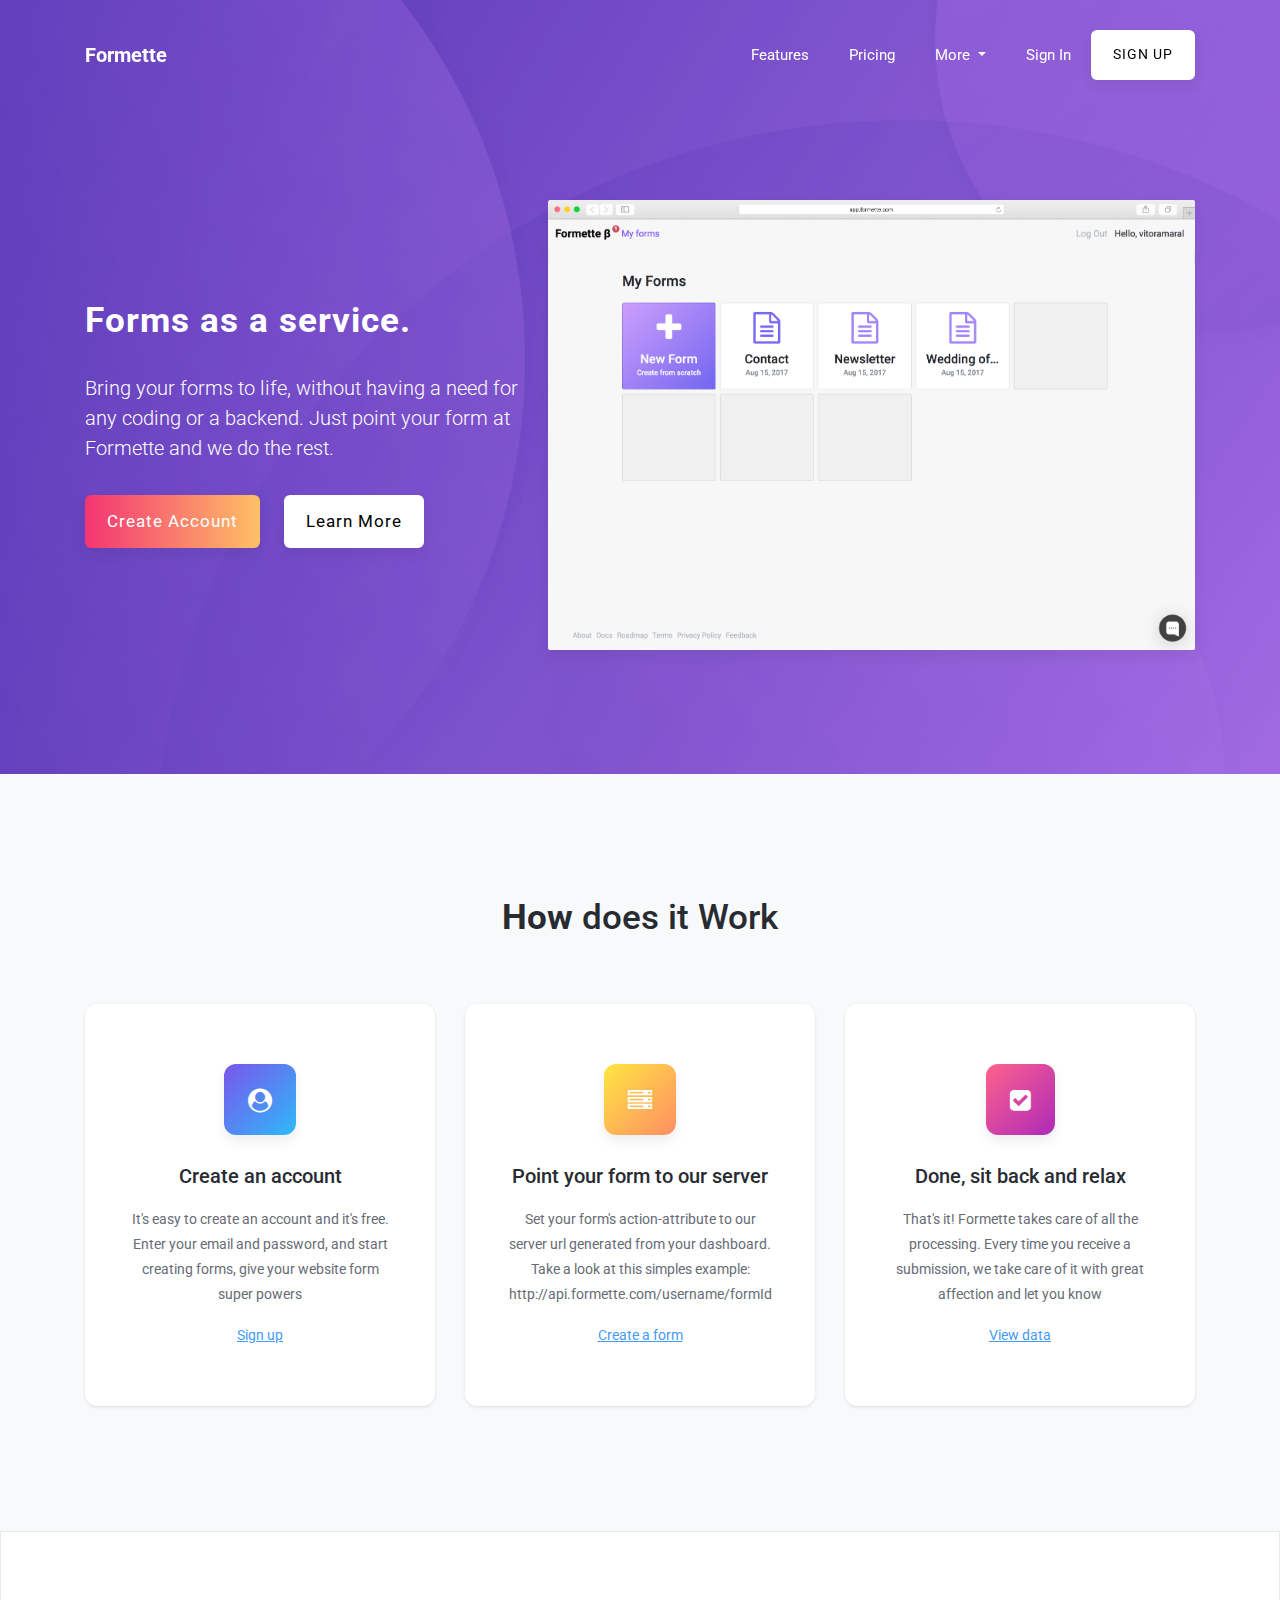
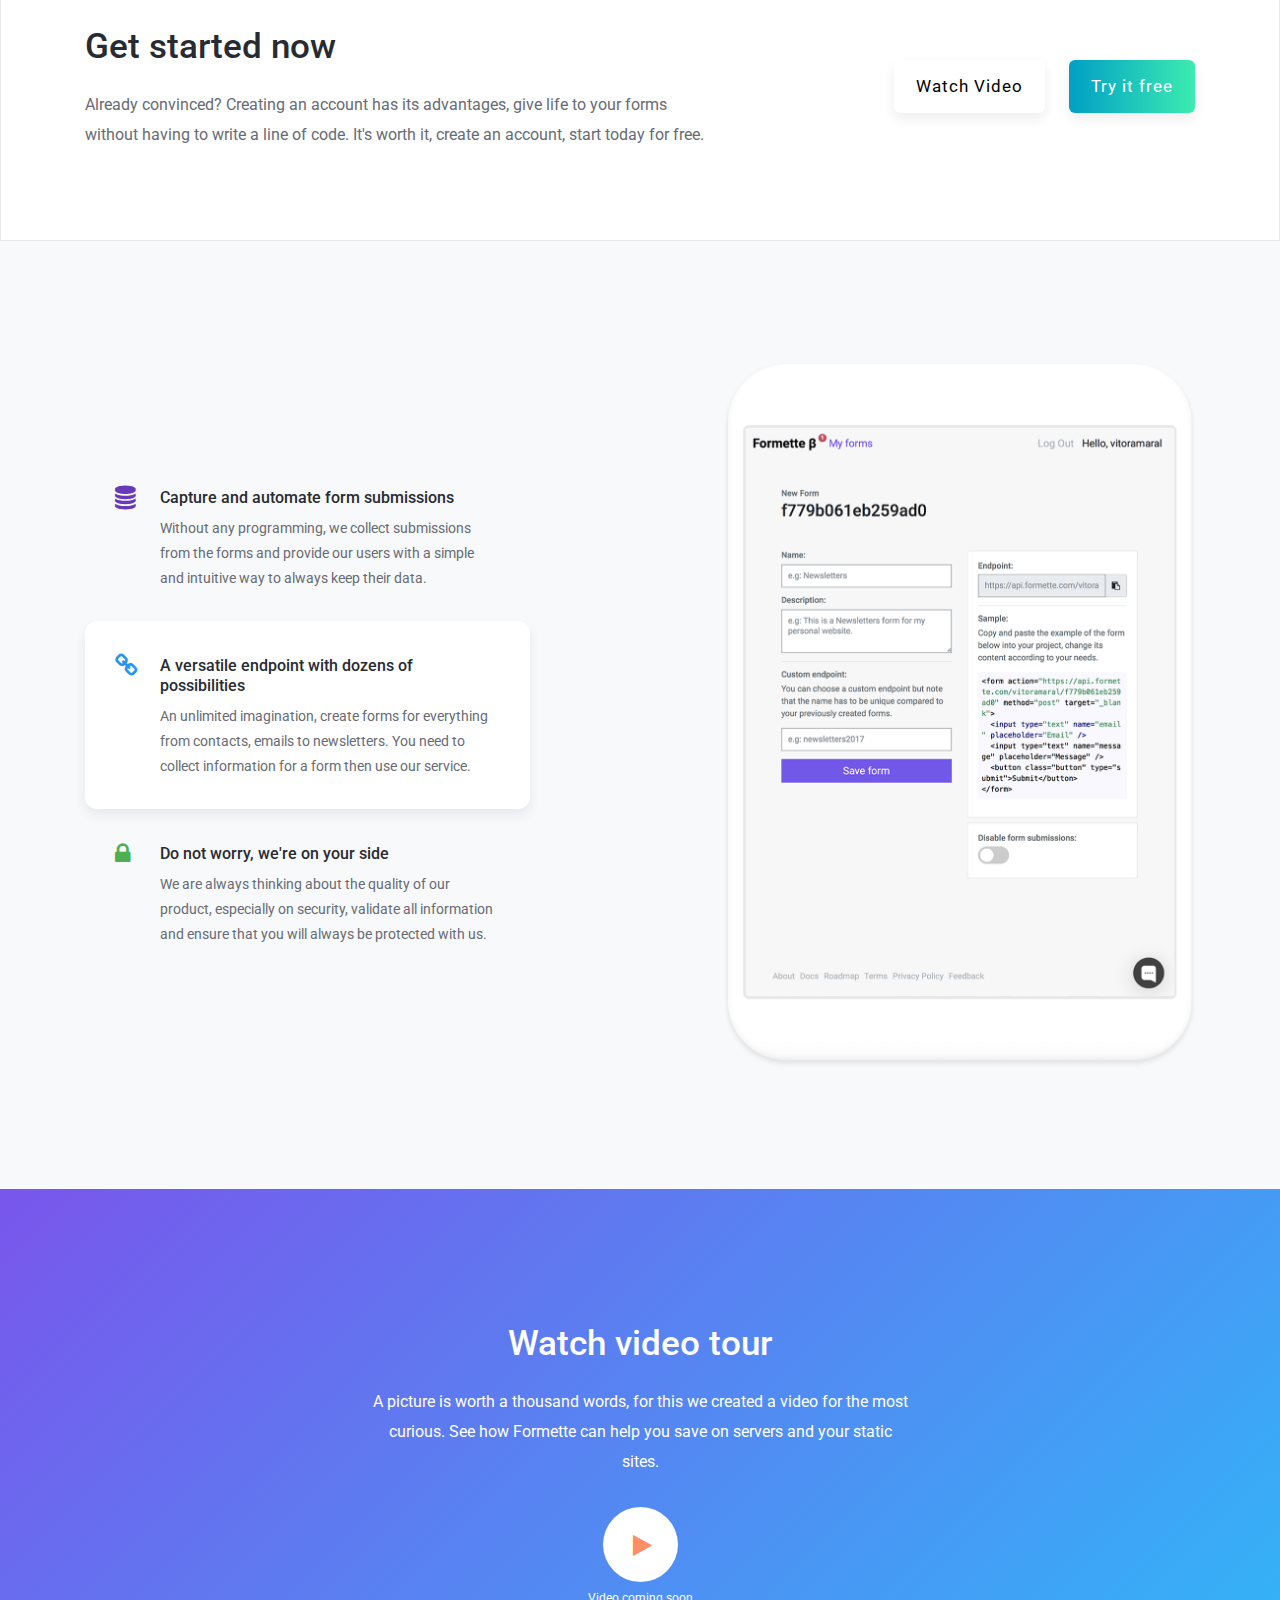
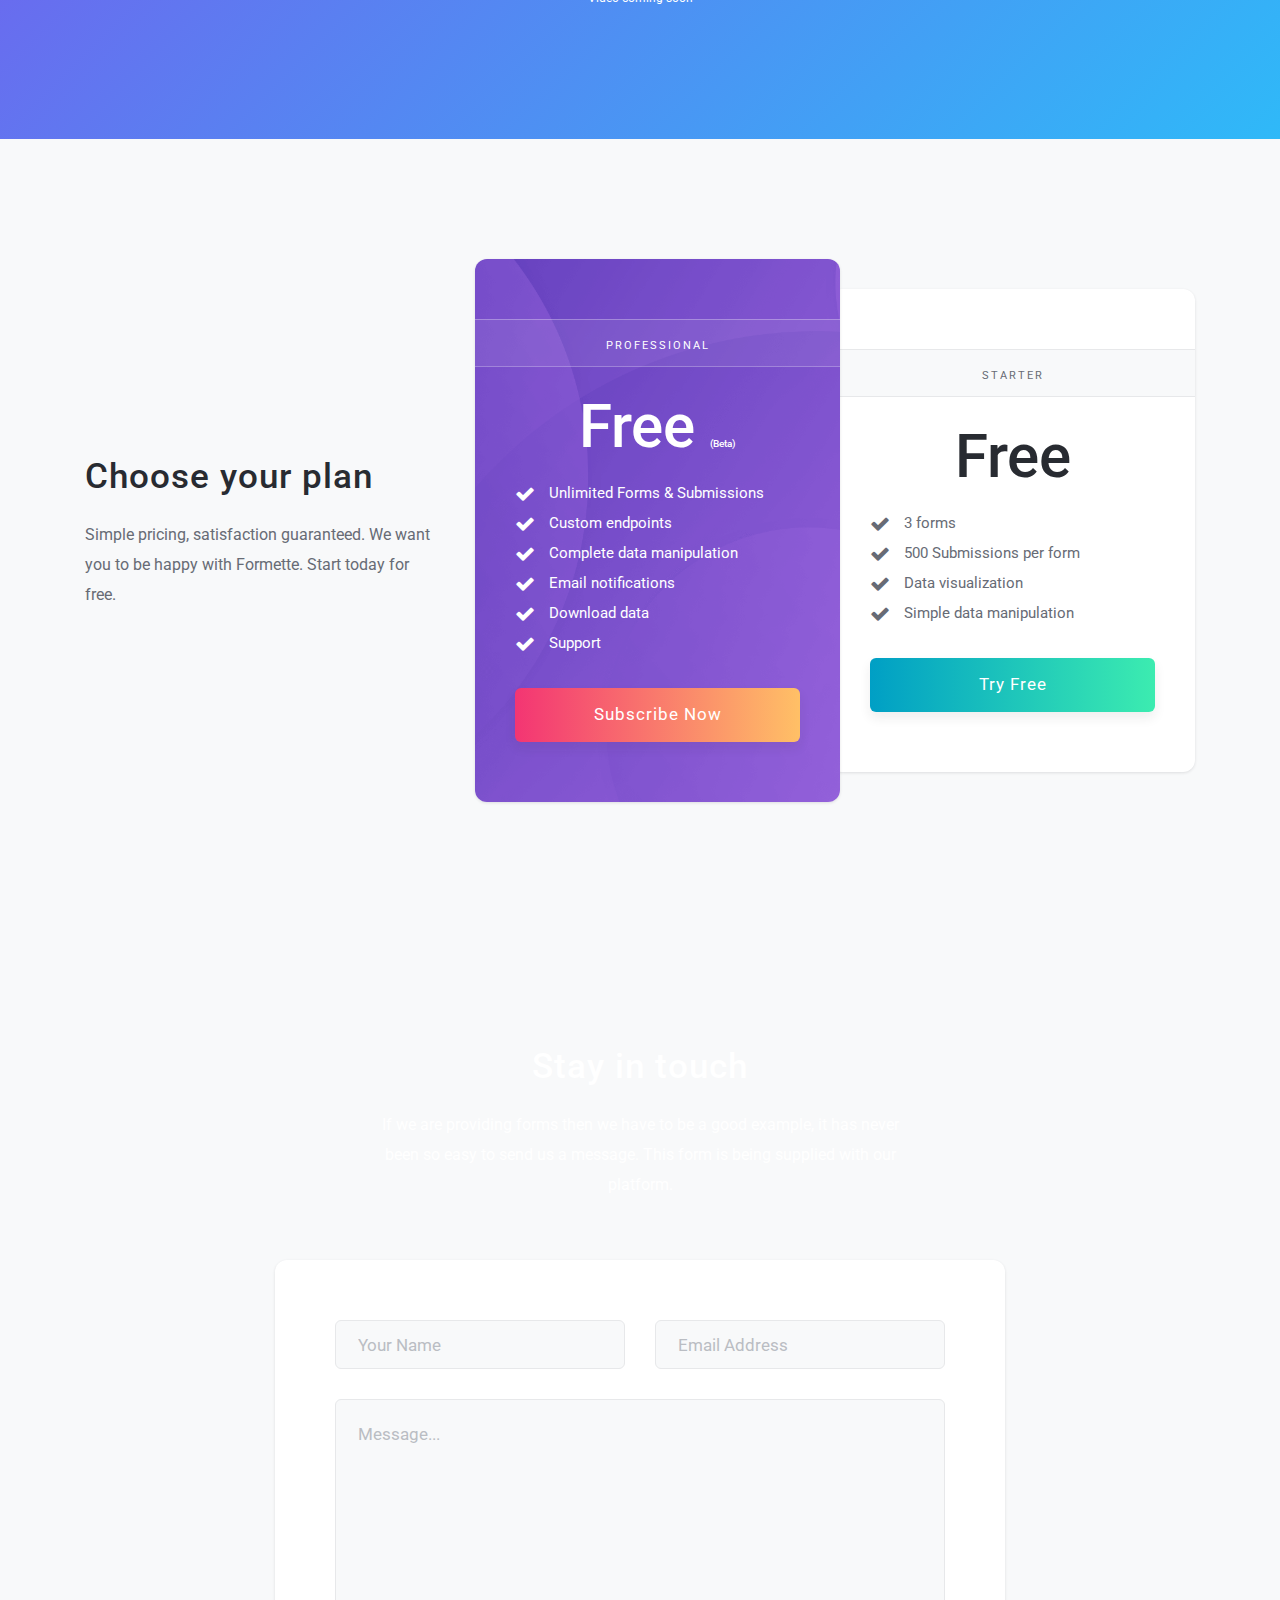
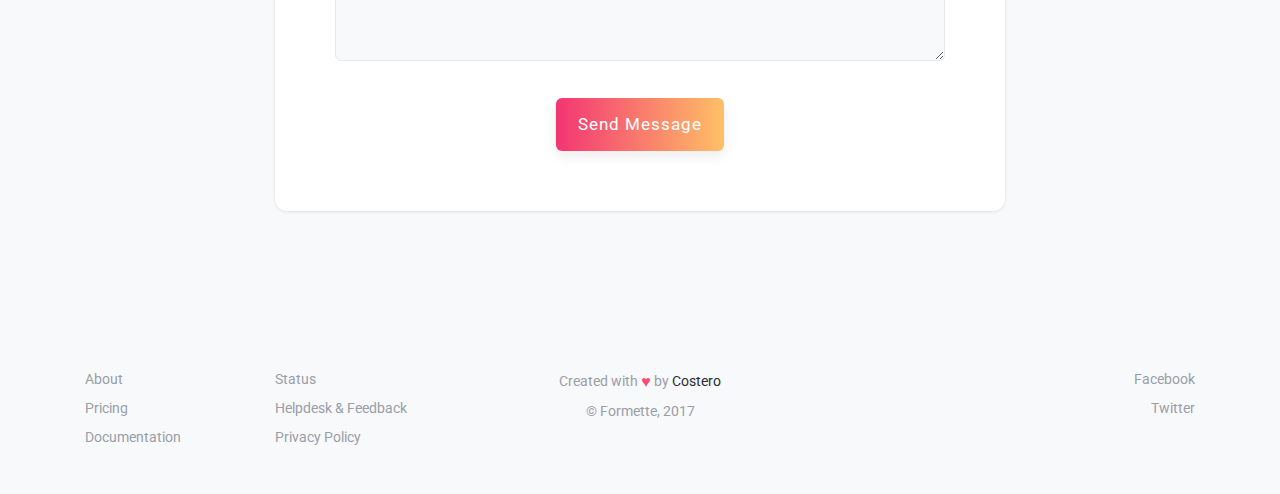
==== commit c1fa9398: "Added visual reCAPTCHA" ====
--- a/index.html
+++ b/index.html
@@ -334,7 +334,8 @@
                                     </div>
                                 </div>
                                 <textarea name="message" id="" cols="30" rows="8" placeholder="Message..." required></textarea>
-                                <button class="g-recaptcha btn f-btn f-btn-orange f-global-shadow" data-sitekey="6Ldrkm4UAAAAAICzeuyYViD9lM5bU2SeR_g-tTjq"  data-callback="https://api.formette.com/formette/contact"> type="submit">Send Message</button>
+                                <button class="btn f-btn f-btn-orange f-global-shadow" type="submit">Send Message</button>
+                                <div class="g-recaptcha" data-sitekey="6Ldskm4UAAAAAAEhwMqxoNfnrPuv7IdRW4A8K0FJ"></div>
                             </form>
                         </div>
                     </div>
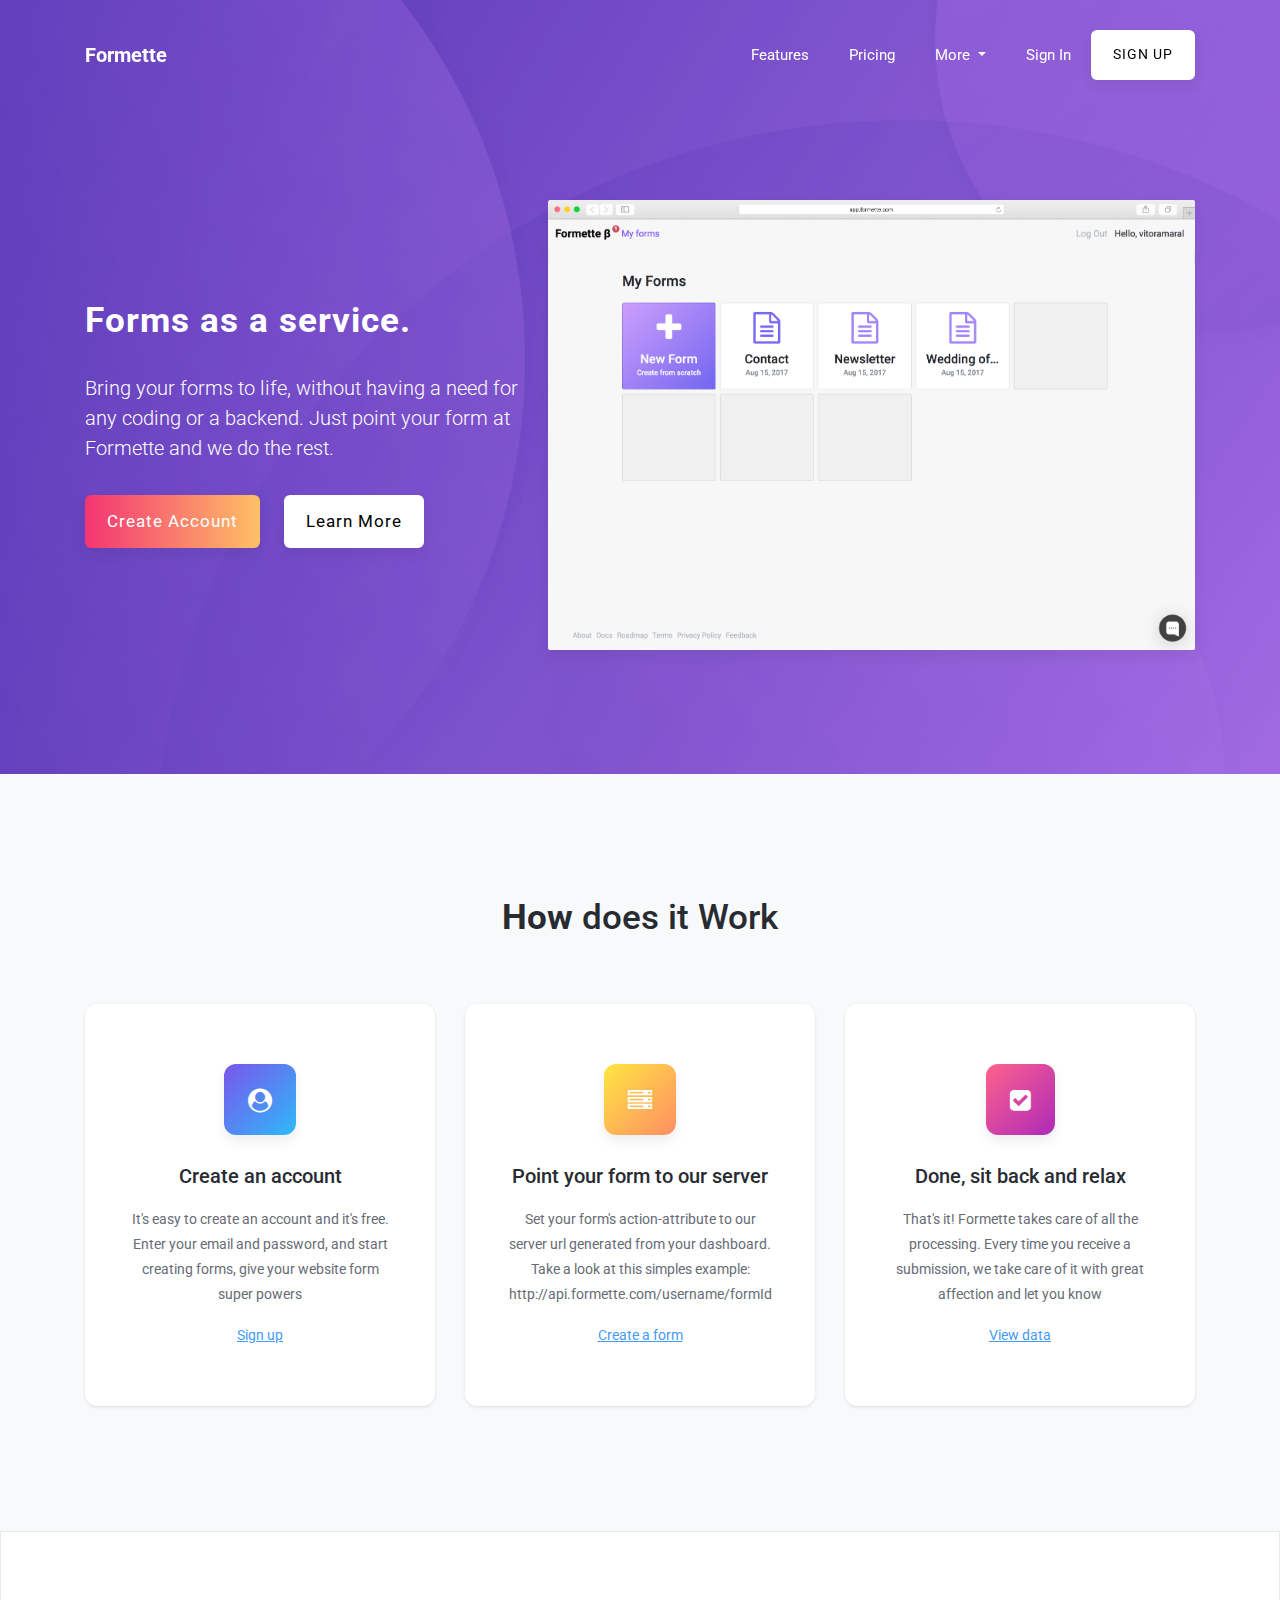
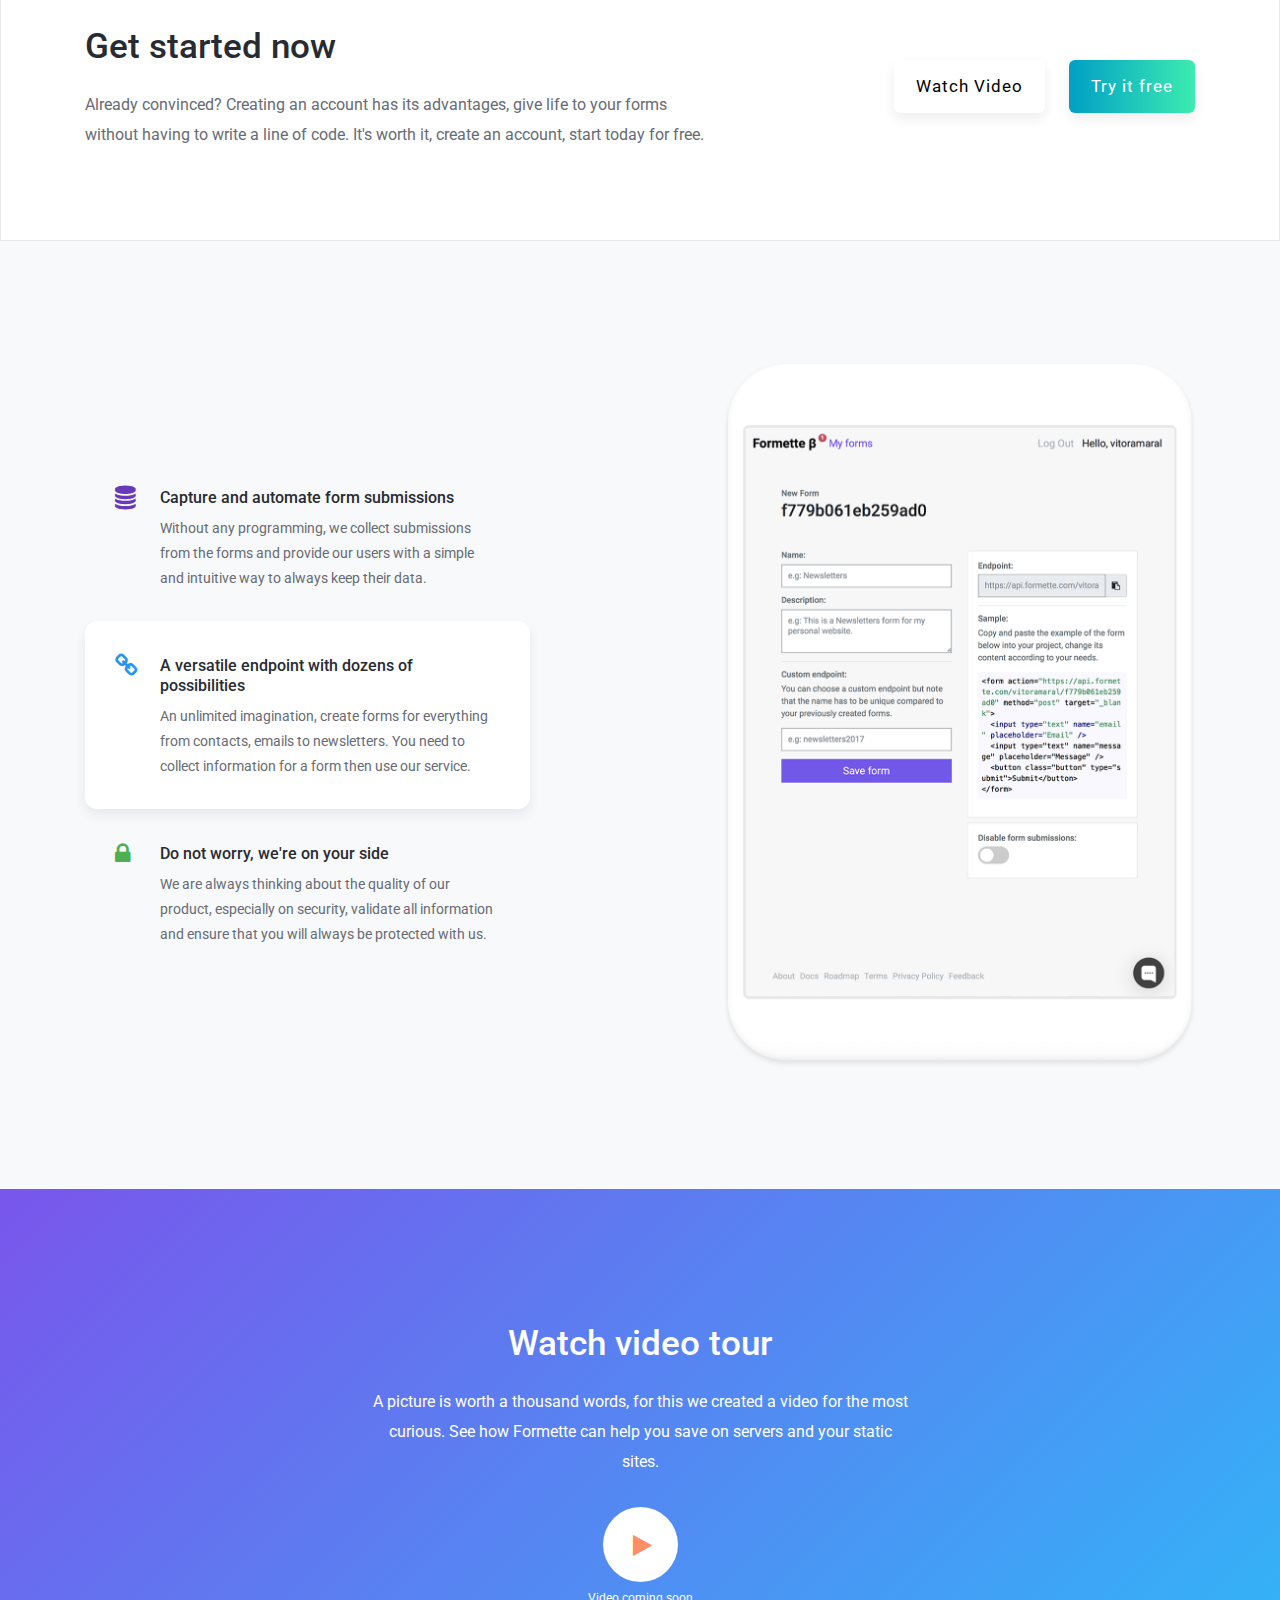
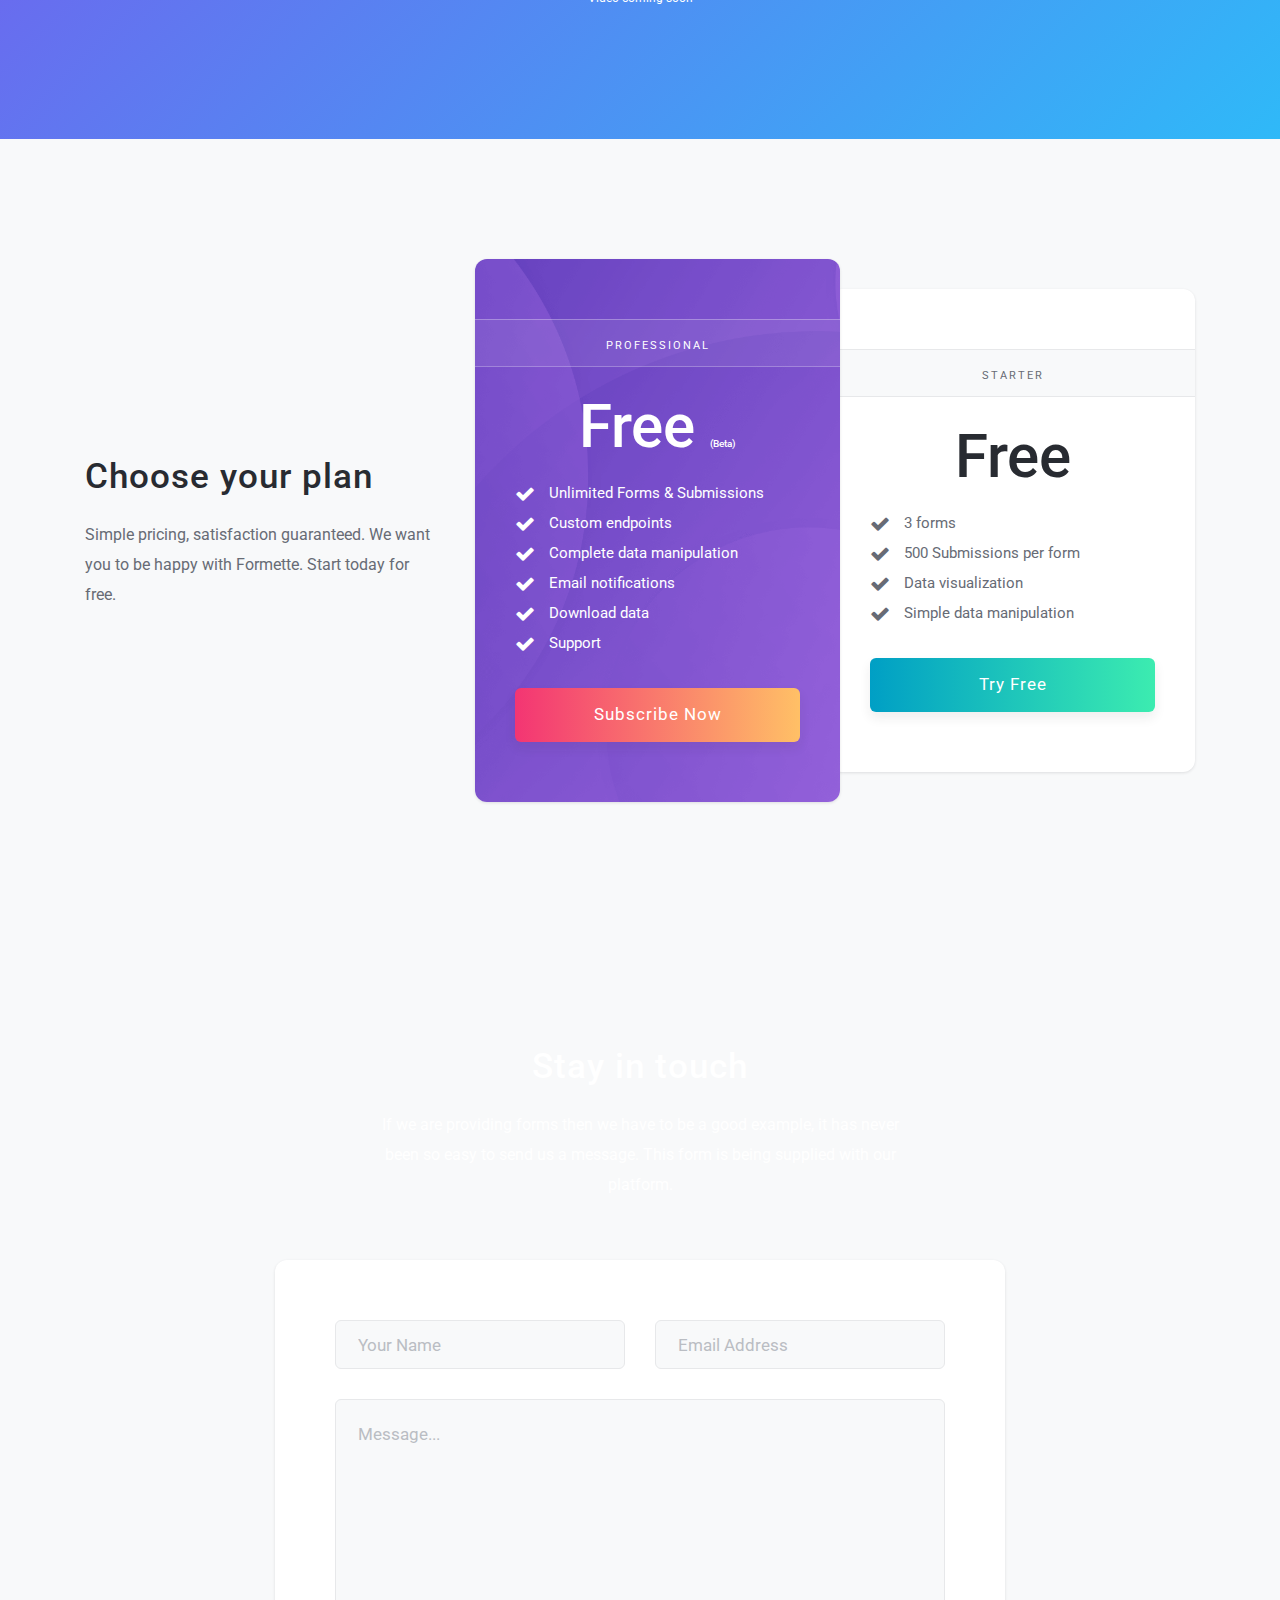
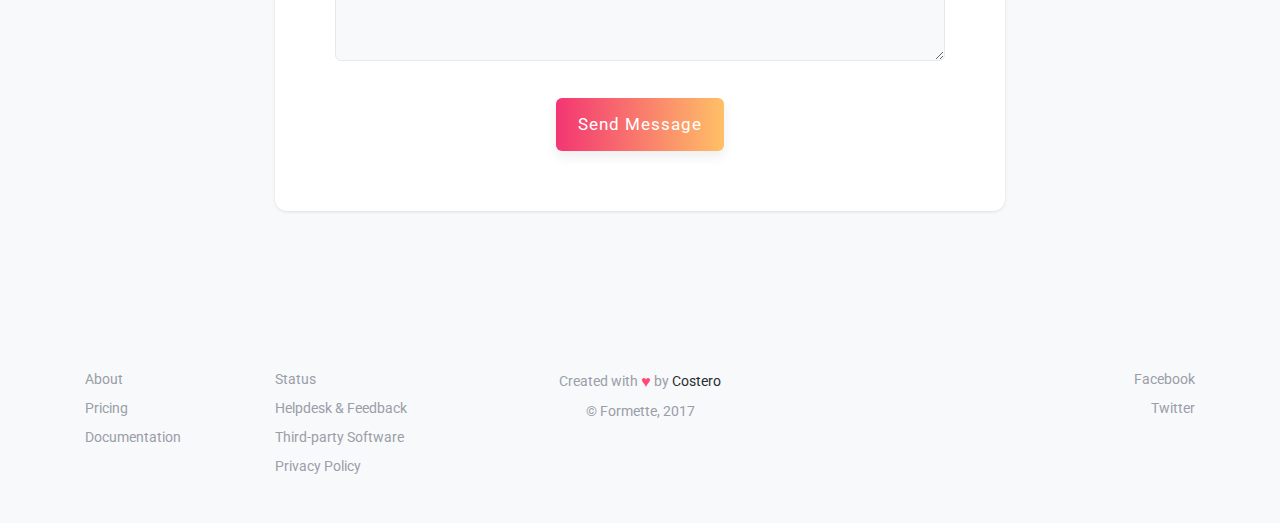
==== commit c800df57: "added 3rd-Party Software for Formette App html page" ====
--- a/index.html
+++ b/index.html
@@ -37,7 +37,12 @@
     <!--FAVICON-->
     <link rel="icon" href="images/favicon.ico" type="image/gif" sizes="16x16">
     <script src="https://wchat.freshchat.com/js/widget.js"></script>
-    <script src='https://www.google.com/recaptcha/api.js'></script>
+    <script src='https://www.google.com/recaptcha/api.js?render=6LdqJH0UAAAAAAIBwctonQcqUwbAtlhdtXquexmn'></script>
+     <script>
+       function onSubmit(token) {
+         document.getElementById("formette-contact").submit();
+       }
+     </script>
 </head>
 <body>
     <div>
@@ -324,7 +329,7 @@
                 <div class="row justify-content-center">
                     <div class="col-xl-8 col-lg-10 col-sm-12 col-xs-12">
                         <div class="card">
-                            <form action="https://api.formette.com/formette/contact" method="post" target="_blank">
+                            <form id="formette-contact" action="https://api.formette.com/formette/contact" method="post" target="_blank">
                                 <div class="row">
                                     <div class="col-xl-6 col-lg-6 col-sm-6 col-xs-12 input-margin">
                                         <input type="text" name="name" placeholder="Your Name" required>
@@ -334,8 +339,7 @@
                                     </div>
                                 </div>
                                 <textarea name="message" id="" cols="30" rows="8" placeholder="Message..." required></textarea>
-                                <button class="btn f-btn f-btn-orange f-global-shadow" type="submit">Send Message</button>
-                                <div class="g-recaptcha" data-sitekey="6Ldskm4UAAAAAAEhwMqxoNfnrPuv7IdRW4A8K0FJ"></div>
+                                <button class="btn f-btn f-btn-orange f-global-shadow g-recaptcha" data-sitekey="6LdqJH0UAAAAAAIBwctonQcqUwbAtlhdtXquexmn" data-callback='onSubmit'>Send Message</button>
                             </form>
                         </div>
                     </div>
@@ -358,6 +362,7 @@
                                 <div class="col-xl-6 col-lg-6 col-md-12 col-sm-6 col-6">
                                     <p><a href="https://statuspage.freshping.io/263-Formette" target="_blank">Status</a></p>
                                     <p><a href="https://formette.freshdesk.com/support/home" target="_blank">Helpdesk & Feedback</a></p>
+                                    <p><a href="./thirdpartysoftware.html" target="_blank">Third-party Software</a></p>
                                     <p><a href="https://www.iubenda.com/privacy-policy/54274847" class="iubenda-white iubenda-embed " title="Privacy Policy">Privacy Policy</a> </p>
                                 </div>
                             </div>
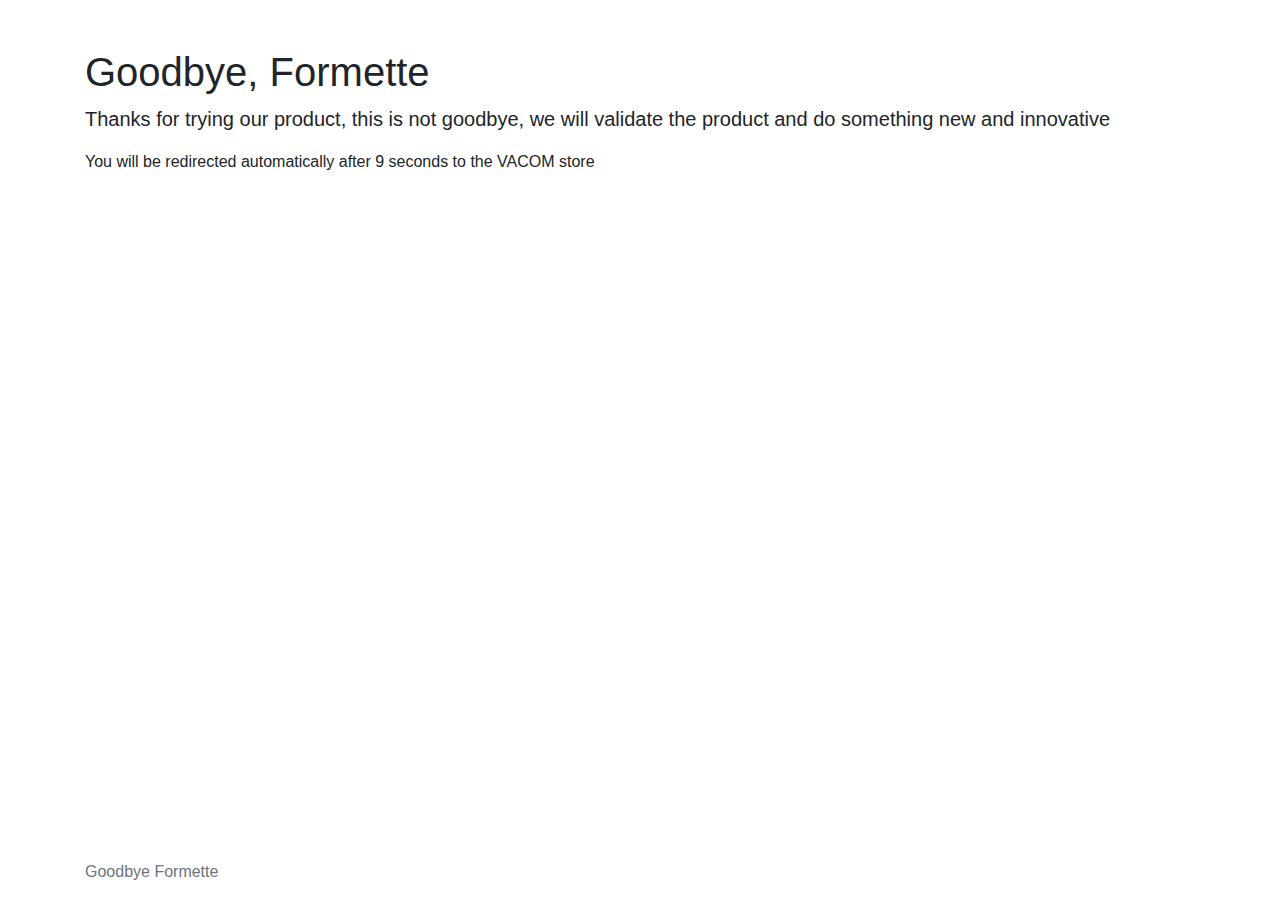
==== commit 67598985: "Add files via upload" ====
--- a/index.html
+++ b/index.html
@@ -1,414 +1,63 @@
-<!DOCTYPE html>
-<html lang="en">
+<!doctype html>
+<html lang="en" class="h-100">
+
 <head>
-    <meta charset="UTF-8">
+    <meta charset="utf-8">
     <meta name="viewport" content="width=device-width, initial-scale=1, shrink-to-fit=no">
-    <meta name="description" content="Bring your forms to life, without having a need for any coding or a backend. Formette can help give your site super powers."/>
-    <meta name="keywords" content="Forms, Web Forms, Developers, Website, Sites, Backend, Free Forms, Free, Forms as a Service, FaaS, Code, Coding, Product, Software, Languages, Integrations, Coding, Contact, Emails, Data, Easy, Everyone, Programmers, Content"/>
-    <meta name="author" content="Formette"/>
-    <!-- Schema.org markup for Google+ -->
-    <meta itemprop="name" content="Formette - Website forms with super powers">
-    <meta itemprop="description" content="Bring your forms to life, without having a need for any coding or a backend. Formette can help give your site super powers.">
-    <meta itemprop="image" content="https://formette.com/">
-    <!-- Twitter Card data -->
-    <meta name="twitter:card" content="summary">
-    <meta name="twitter:site" content="@formette_com">
-    <meta name="twitter:title" content="Formette - Website forms with super powers">
-    <meta name="twitter:description" content="Bring your forms to life, without having a need for any coding or a backend. Formette can help give your site super powers.">
-    <meta name="twitter:creator" content="@formette_com">
-    <meta name="twitter:image" content="https://formette.com/">
-    <!-- Open Graph data -->
-    <meta property="og:title" content="Formette - Website forms with super powers" />
-    <meta property="og:type" content="article" />
-    <meta property="og:url" content="https://formette.com/" />
-    <meta property="og:image" content="https://formette.com/" />
-    <meta property="og:description" content="Bring your forms to life, without having a need for any coding or a backend. Formette can help give your site super powers." />
-    <meta name="author" content="Formette">
-    <!-- TITLE -->
-    <title>Formette - Website forms with super powers</title>
-    <!--FONTS-->
-    <link href="https://fonts.googleapis.com/css?family=Source+Code+Pro:900" rel="stylesheet">
-    <link href="https://fonts.googleapis.com/css?family=Roboto:300,400" rel="stylesheet">
-    <!--BOOTSTRAP, AOS, MAIN CSS, FONT AWESOME-->
-    <link rel="stylesheet" href="css/bootstrap.min.css">
-    <link rel="stylesheet" href="css/main.css">
-    <link rel="stylesheet" href="css/aos.css">
-    <link rel="stylesheet" href="https://maxcdn.bootstrapcdn.com/font-awesome/4.7.0/css/font-awesome.min.css">
-    <!--FAVICON-->
-    <link rel="icon" href="images/favicon.ico" type="image/gif" sizes="16x16">
-    <script src="https://wchat.freshchat.com/js/widget.js"></script>
-    <script src='https://www.google.com/recaptcha/api.js?render=6LdqJH0UAAAAAAIBwctonQcqUwbAtlhdtXquexmn'></script>
-     <script>
-       function onSubmit(token) {
-         document.getElementById("formette-contact").submit();
-       }
-     </script>
+    <meta name="description" content="">
+    <meta name="author" content="Mark Otto, Jacob Thornton, and Bootstrap contributors">
+    <meta name="generator" content="Jekyll v3.8.5">
+    <title>Goodbye Formette</title>
+
+    <link rel="canonical" href="https://getbootstrap.com/docs/4.3/examples/sticky-footer/">
+
+    <!-- Bootstrap core CSS -->
+    <link rel="stylesheet" href="https://stackpath.bootstrapcdn.com/bootstrap/4.3.1/css/bootstrap.min.css"
+        integrity="sha384-ggOyR0iXCbMQv3Xipma34MD+dH/1fQ784/j6cY/iJTQUOhcWr7x9JvoRxT2MZw1T" crossorigin="anonymous">
+
+
+    <style>
+        .bd-placeholder-img {
+            font-size: 1.125rem;
+            text-anchor: middle;
+            -webkit-user-select: none;
+            -moz-user-select: none;
+            -ms-user-select: none;
+            user-select: none;
+        }
+
+        @media (min-width: 768px) {
+            .bd-placeholder-img-lg {
+                font-size: 3.5rem;
+            }
+        }
+    </style>
+    <!-- Custom styles for this template -->
+    <link href="sticky-footer.css" rel="stylesheet">
+
+
 </head>
-<body>
-    <div>
-        <div class="f-header">
-            <div class="container">
-                <!--NAV-BAR-->
-                <nav class="f-navbar navbar fixed-top navbar-expand-lg navbar-dark">
-                    <div class="container">
-                        <a class="navbar-brand" href="#"><b>Formette</b></a>
-                        <button class="navbar-toggler" type="button" data-toggle="collapse" data-target="#navbarNav" aria-controls="navbarNav" aria-expanded="false" aria-label="Toggle navigation">
-                            <span class="navbar-toggler-icon"></span>
-                        </button>
-                        <div class="collapse navbar-collapse justify-content-end" id="navbarNav">
-                            <ul class="navbar-nav">
-                                <li class="nav-item">
-                                    <a class="nav-link" href="#features">Features <span class="sr-only">(current)</span></a>
-                                </li>
-                                <li class="nav-item">
-                                    <a class="nav-link" href="#pricing">Pricing</a>
-                                </li>
-                                <li class="nav-item dropdown cursor">
-                                    <a class="nav-link dropdown-toggle" id="navbarDropdownMenuLink" data-toggle="dropdown" aria-haspopup="true" aria-expanded="false">
-                                        More
-                                    </a>
-                                    <div class="dropdown-menu f-global-shadow" aria-labelledby="navbarDropdownMenuLink">
-                                        <a class="dropdown-item" target="_blank" href="https://docs.formette.com/">Documentation</a>
-                                        <a class="dropdown-item" target="_blank" href="https://formette.com/roadmap">Roadmap</a>
-                                        <a class="dropdown-item" target="_blank" href="https://formette.com/feedback">Feedback</a>
-                                    </div>
-                                </li>
-                                <li class="nav-item">
-                                    <a class="nav-link" target="_blank" href="https://app.formette.com/#/signin">Sign In</a>
-                                </li>
-                            </ul>
-                            <form class="form-inline">
-                                <a class="btn f-btn f-btn-white f-global-shadow f-btn-si" target="_blank" href="https://app.formette.com/#/signup">Sign Up</a>
-                            </form>
-                        </div>
-                    </div>
-                </nav>
 
-                <!--INTRO-->
-                <div class="f-intro">
-                    <div class="row no-gutters h-100 justify-content-lg-center">
-                        <div class="col-xl-5 col-lg-10 col-md-12 col-sm-12 my-auto">
-                            <div class="f-intro-left">
-                                <h2><b>Forms as a service.</b></h2>
-                                <h5>
-                                    Bring your forms to life, without having a need for any coding or a backend.
-                                    Just point your form at Formette and we do the rest.
-                                </h5>
-                                <a class="btn f-btn f-btn-orange f-global-shadow" target="_blank" href="https://app.formette.com/#/signup">Create Account</a>
-                                <a class="btn f-btn f-btn-white f-global-shadow" href="#about">Learn More</a>
-                            </div>
-                        </div>
-                        <div class="col-xl-7 col-lg-12 col-md-12 col-sm-12">
-                            <div class="f-intro-right">
-                                <img src="images/content/form_safari.png" alt="" class="img-fluid f-global-shadow">
-                            </div>
-                        </div>
-                    </div>
-                </div>
-            </div>
+<body class="d-flex flex-column h-100">
+    <!-- Begin page content -->
+    <main role="main" class="flex-shrink-0">
+        <div class="container">
+            <h1 class="mt-5">Goodbye, Formette</h1>
+            <p class="lead">Thanks for trying our product, this is not goodbye, we will validate the product and do
+                something new and innovative</p>
+            <p>You will be redirected automatically after 9 seconds to the VACOM store</p>
         </div>
+    </main>
 
-        <!--How does it Work-->
-        <div id="about" class="f-how">
-            <div class="container">
-                <h2><b>How</b> does it Work</h2>
-                <div class="row justify-content-center">
-                    <div class="col-xl-4 col-lg-5 col-md-7 col-sm-9 col-11">
-                        <div class="card">
-                            <div class="icon-base blue f-global-shadow">
-                                <i class="fa fa-user-circle fa-lg"></i>
-                            </div>
-                            <h5>Create an account</h5>
-                            <p>
-                                It's easy to create an account and it's free.
-                                Enter your email and password, and start creating forms, give your website
-                                form super powers
-                            </p>
-                            <a href="https://app.formette.com/#/signup" target="_blank">Sign up</a>
-                        </div>
-                    </div>
-                    <div class="col-xl-4 col-lg-5 col-md-7 col-sm-9 col-11">
-                        <div class="card">
-                            <div class="icon-base orange f-global-shadow">
-                                <i class="fa fa-server fa-lg"></i>
-                            </div>
-                            <h5>Point your form to our server</h5>
-                            <p>
-                                Set your form's action-attribute to our server url generated from your dashboard.
-                                Take a look at this simples example: http://api.formette.com/username/formId
-                            </p>
-                            <a href="https://app.formette.com/#/new" target="_blank">Create a form</a>
-                        </div>
-                    </div>
-                    <div class="col-xl-4 col-lg-5 col-md-7 col-sm-9 col-11">
-                        <div class="card data">
-                            <div class="icon-base purple f-global-shadow">
-                                <i class="fa fa-check-square fa-lg"></i>
-                            </div>
-                            <h5>Done, sit back and relax</h5>
-                            <p>
-                                That's it! Formette takes care of all the processing.
-                                Every time you receive a submission, we take care of it with great affection and let you know
-                            </p>
-                            <a href="https://app.formette.com/#" target="_blank">View data</a>
-                        </div>
-                    </div>
-                </div>
-            </div>
+    <footer class="footer mt-auto py-3">
+        <div class="container">
+            <span class="text-muted">Goodbye Formette</span>
         </div>
+    </footer>
 
-        <!--Get Started-->
-        <div class="get-started">
-            <div class="container">
-                <div class="row h-100">
-                    <div class="col-xl-7 col-lg-7 col-md-12 col-sm-12">
-                        <div class="get-started-left">
-                            <h2>Get started now</h2>
-                            <p>
-                                Already convinced? Creating an account has its advantages, give life to your forms without
-                                having to write a line of code. It's worth it, create an account, start today for free.
-                            </p>
-                        </div>
-                    </div>
-                    <div class="col-xl-5 col-lg-5 col-md-12 col-sm-12 my-auto">
-                        <div class="get-started-right">
-                            <a class="btn f-btn f-btn-white f-global-shadow align-middle" href="#video">Watch Video</a>
-                            <a class="btn f-btn f-btn-green f-global-shadow align-middle" target="_blank" href="https://app.formette.com/#/signup">Try it free</a>
-                        </div>
-                    </div>
-                </div>
-            </div>
-        </div>
-
-        <!--Features-->
-        <div id="features" class="features">
-            <div class="container">
-                <div class="row h-100 justify-content-md-center">
-                    <div class="col-xl-5 col-lg-6 col-md-8 col-sm-12 my-auto">
-                        <div class="features-group">
-                            <div class="feature">
-                                <div class="feature-left">
-                                    <i class="fa fa-database fa-lg icon-purple"></i>
-                                </div>
-                                <div class="feature-right">
-                                    <h6>Capture and automate form submissions</h6>
-                                    <p>
-                                        Without any programming, we collect submissions from the forms and
-                                        provide our users with a simple and intuitive way to always keep their data.
-                                    </p>
-                                </div>
-                            </div>
-                            <div class="feature f-focus">
-                                <div class="feature-left">
-                                    <i class="fa fa-link fa-lg icon-blue"></i>
-                                </div>
-                                <div class="feature-right">
-                                    <h6>A versatile endpoint with dozens of possibilities</h6>
-                                    <p>
-                                        An unlimited imagination, create forms for everything from contacts,
-                                        emails to newsletters. You need to collect information for a form then use our service.
-                                    </p>
-                                </div>
-                            </div>
-                            <div class="feature">
-                                <div class="feature-left">
-                                    <i class="fa fa-lock fa-lg icon-green"></i>
-                                </div>
-                                <div class="feature-right">
-                                    <h6>Do not worry, we're on your side</h6>
-                                    <p>
-                                        We are always thinking about the quality of our product, especially on security,
-                                        validate all information and ensure that you will always be protected with us.
-                                    </p>
-                                </div>
-                            </div>
-                        </div>
-                    </div>
-                    <div class="col-xl-7 col-lg-6 col-md-8 col-sm-12">
-                        <div class="feature-demo">
-                            <img src="images/content/form_ipad_white.png" alt="" class="img-fluid">
-                        </div>
-                    </div>
-                </div>
-            </div>
-        </div>
-
-        <!--Video-->
-        <div id="video" class="video">
-            <div class="video-image">
-                <div class="container">
-                    <div class="video-group">
-                        <div class="row justify-content-center">
-                            <div class="col-xl-6 col-lg-6 col-md-8 col-sm-12">
-                                <h2>Watch video tour</h2>
-                                <p>
-                                    A picture is worth a thousand words, for this we created a
-                                    video for the most curious. See how Formette can help you save on
-                                    servers and your static sites.
-                                </p>
-                                <div class="f-play">
-                                    <i class="fa fa-play fa-lg icon-orange"></i>
-                                </div>
-                                <span class="video-coming-soon">Video coming soon</span>
-                            </div>
-                        </div>
-                    </div>
-                </div>
-            </div>
-        </div>
-
-        <!--Plan-->
-        <div id="pricing" class="plan">
-            <div class="container">
-                <div class="row h-100">
-                    <div class="col-xl-4 col-lg-3 col-md-12 col-sm-12 my-auto plan-center">
-                        <h2>Choose your plan</h2>
-                        <p>
-                            Simple pricing, satisfaction guaranteed. We want you to be happy with Formette.
-                            Start today for free.
-                        </p>
-                    </div>
-                    <div class="col-xl-8 col-lg-9 col-md-12 col-sm-12">
-                        <div class="plans">
-                            <div class="row no-gutters justify-content-xl-end justify-content-lg-end h-100 justify-content-center">
-                                <div class="col-xl-6 col-lg-6 col-md-6 col-sm-10 col-11">
-                                    <div class="price-card card">
-                                        <div class="lines">
-                                            <span>Professional</span>
-                                        </div>
-                                        <div class="body">
-                                            <h1>Free <span style="font-size: 10px">(Beta)</span></h1>
-                                            <ul>
-                                                <li><i class="fa fa-check fa-lg icon-orange"></i>Unlimited Forms & Submissions</li>
-                                                <li><i class="fa fa-check fa-lg icon-orange"></i>Custom endpoints</li>
-                                                <li><i class="fa fa-check fa-lg icon-orange"></i>Complete data manipulation</li>
-                                                <li><i class="fa fa-check fa-lg icon-orange"></i>Email notifications</li>
-                                                <li><i class="fa fa-check fa-lg icon-orange"></i>Download data</li>
-                                                <li><i class="fa fa-check fa-lg icon-orange"></i>Support</li>
-                                            </ul>
-                                            <a class="btn f-btn f-btn-orange f-global-shadow" target="_blank" href="https://app.formette.com/#/signup">Subscribe Now</a>
-                                        </div>
-                                    </div>
-                                </div>
-                                <div class="col-xl-6 col-lg-6 col-md-6 col-sm-10 col-11 my-auto">
-                                    <div class="free-card card">
-                                        <div class="lines">
-                                            <span>Starter</span>
-                                        </div>
-                                        <div class="body">
-                                            <h1>Free</h1>
-                                            <ul>
-                                                <li><i class="fa fa-check fa-lg icon-orange"></i>3 forms</li>
-                                                <li><i class="fa fa-check fa-lg icon-orange"></i>500 Submissions per form</li>
-                                                <li><i class="fa fa-check fa-lg icon-orange"></i>Data visualization</li>
-                                                <li><i class="fa fa-check fa-lg icon-orange"></i>Simple data manipulation</li>
-                                            </ul>
-                                            <a class="btn f-btn f-btn-green f-global-shadow" target="_blank" href="https://app.formette.com/#/signup">Try Free</a>
-                                        </div>
-                                    </div>
-                                </div>
-                            </div>
-                        </div>
-                    </div>
-                </div>
-            </div>
-        </div>
-
-        <!--Contact-->
-        <div class="contact">
-            <div class="container">
-                <div class="row justify-content-center">
-                    <div class="col-xl-6 col-lg-8 col-sm-10 col-xs-10">
-                        <h2>Stay in touch</h2>
-                        <p>
-                            If we are providing forms then we have to be a good example, it has never been
-                            so easy to send us a message. This form is being supplied with our platform.
-                        </p>
-                    </div>
-                </div>
-                <div class="row justify-content-center">
-                    <div class="col-xl-8 col-lg-10 col-sm-12 col-xs-12">
-                        <div class="card">
-                            <form id="formette-contact" action="https://api.formette.com/formette/contact" method="post" target="_blank">
-                                <div class="row">
-                                    <div class="col-xl-6 col-lg-6 col-sm-6 col-xs-12 input-margin">
-                                        <input type="text" name="name" placeholder="Your Name" required>
-                                    </div>
-                                    <div class="col-xl-6 col-lg-6 col-sm-6 col-xs-12">
-                                        <input type="text" name="email" placeholder="Email Address" required><br>
-                                    </div>
-                                </div>
-                                <textarea name="message" id="" cols="30" rows="8" placeholder="Message..." required></textarea>
-                                <button class="btn f-btn f-btn-orange f-global-shadow g-recaptcha" data-sitekey="6LdqJH0UAAAAAAIBwctonQcqUwbAtlhdtXquexmn" data-callback='onSubmit'>Send Message</button>
-                            </form>
-                        </div>
-                    </div>
-                </div>
-            </div>
-        </div>
-
-        <!--Footer-->
-        <div class="footer">
-            <div class="container">
-                <div class="row">
-                    <div class="col-xl-4 col-lg-4 col-md-4 col-sm-12">
-                        <div class="footer-left">
-                            <div class="row">
-                                <div class="col-xl-6 col-lg-6 col-md-12 col-sm-6 col-6">
-                                    <p><a href="#about">About</a></p>
-                                    <p><a href="#pricing">Pricing</a></p>
-                                    <p><a href="https://docs.formette.com/" target="_blank">Documentation</a></p>
-                                </div>
-                                <div class="col-xl-6 col-lg-6 col-md-12 col-sm-6 col-6">
-                                    <p><a href="https://statuspage.freshping.io/263-Formette" target="_blank">Status</a></p>
-                                    <p><a href="https://formette.freshdesk.com/support/home" target="_blank">Helpdesk & Feedback</a></p>
-                                    <p><a href="./thirdpartysoftware.html" target="_blank">Third-party Software</a></p>
-                                    <p><a href="https://www.iubenda.com/privacy-policy/54274847" class="iubenda-white iubenda-embed " title="Privacy Policy">Privacy Policy</a> </p>
-                                </div>
-                            </div>
-                        </div>
-                    </div>
-                    <div class="col-xl-4 col-lg-4 col-md-4 col-sm-12">
-                        <div class="footer-center">
-                            <p>Created with <span class="heart">&#x2665;</span> by <span class="author">Costero</span></p>
-                            <p>&#169; Formette, 2017</p>
-                        </div>
-                    </div>
-                    <div class="col-xl-4 col-lg-4 col-md-4 col-sm-12">
-                        <div class="footer-right">
-                            <p><a href="https://www.fb.com/formette" target="_blank">Facebook</a></p>
-                            <p><a href="https://twitter.com/formette_com" target="_blank">Twitter</a></p>
-                        </div>
-                    </div>
-                </div>
-            </div>
-        </div>
-    </div>
-
-    <script type="text/javascript" src="js/jquery-3.2.1.min.js"></script>
-    <script src="https://cdnjs.cloudflare.com/ajax/libs/popper.js/1.11.0/umd/popper.min.js" integrity="sha384-b/U6ypiBEHpOf/4+1nzFpr53nxSS+GLCkfwBdFNTxtclqqenISfwAzpKaMNFNmj4" crossorigin="anonymous"></script>
-    <script type="text/javascript" src="js/bootstrap.min.js"></script>
-    <script type="text/javascript" src="js/aos.js"></script>
-    <script type="text/javascript" src="js/main.js"></script>
-    <script src='//cdn.freshmarketer.com/248894/869216.js'></script>
-    <script type="text/javascript" src"//downloads.mailchimp.com/js/signup-forms/popup/embed.js" data-dojo-config="usePlainJson: true, isDebug: false"></script><script type="text/javascript">require(["mojo/signup-forms/Loader"], function(L) { L.start({"baseUrl":"mc.us17.list-manage.com","uuid":"2d072c73ca27589ec203433f4","lid":"dac4c03f8b"}) })</script>
-    <script type="text/javascript">(function (w,d) {var loader = function () {var s = d.createElement("script"), tag = d.getElementsByTagName("script")[0]; s.src="https://cdn.iubenda.com/iubenda.js"; tag.parentNode.insertBefore(s,tag);}; if(w.addEventListener){w.addEventListener("load", loader, false);}else if(w.attachEvent){w.attachEvent("onload", loader);}else{w.onload = loader;}})(window, document);</script>
-   <script>
-      window.fcWidget.init({
-        token: "aee3b8f8-6746-4776-83f4-f1f3cd60f915",
-        host: "https://wchat.freshchat.com"
-      });
-    </script>
     <script>
-        (function (i, s, o, g, r, a, m) {
-            i['GoogleAnalyticsObject'] = r; i[r] = i[r] || function () {
-                    (i[r].q = i[r].q || []).push(arguments)
-                }, i[r].l = 1 * new Date(); a = s.createElement(o),
-                m = s.getElementsByTagName(o)[0]; a.async = 1; a.src = g; m.parentNode.insertBefore(a, m)
-        })(window, document, 'script', 'https://www.google-analytics.com/analytics.js', 'ga');
-        ga('create', 'UA-29237910-6', 'auto');
-        ga('require', 'GTM-PTTRNHX');
-        ga('send', 'pageview');
+        setTimeout(function () { window.location.replace("https://creativemarket.com/vacom") }, 9000);
     </script>
 </body>
-</html>
+
+</html>